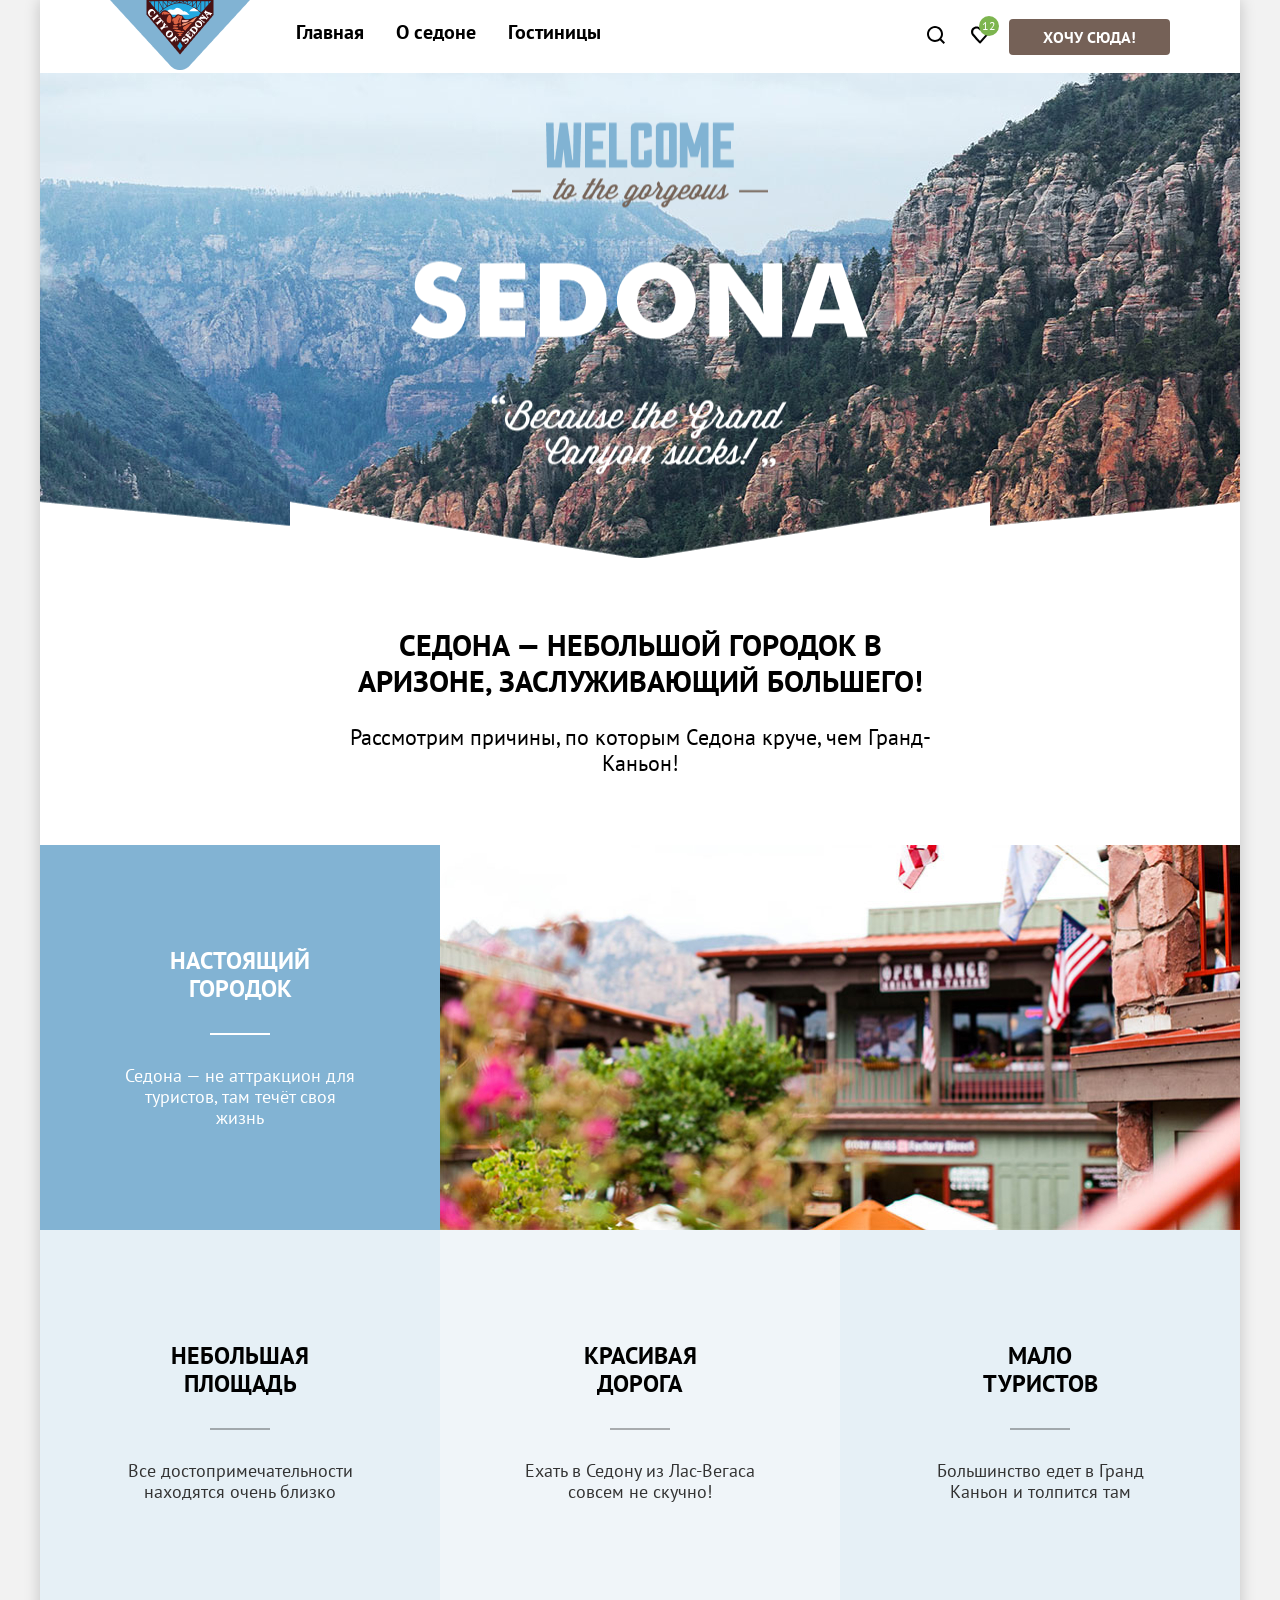
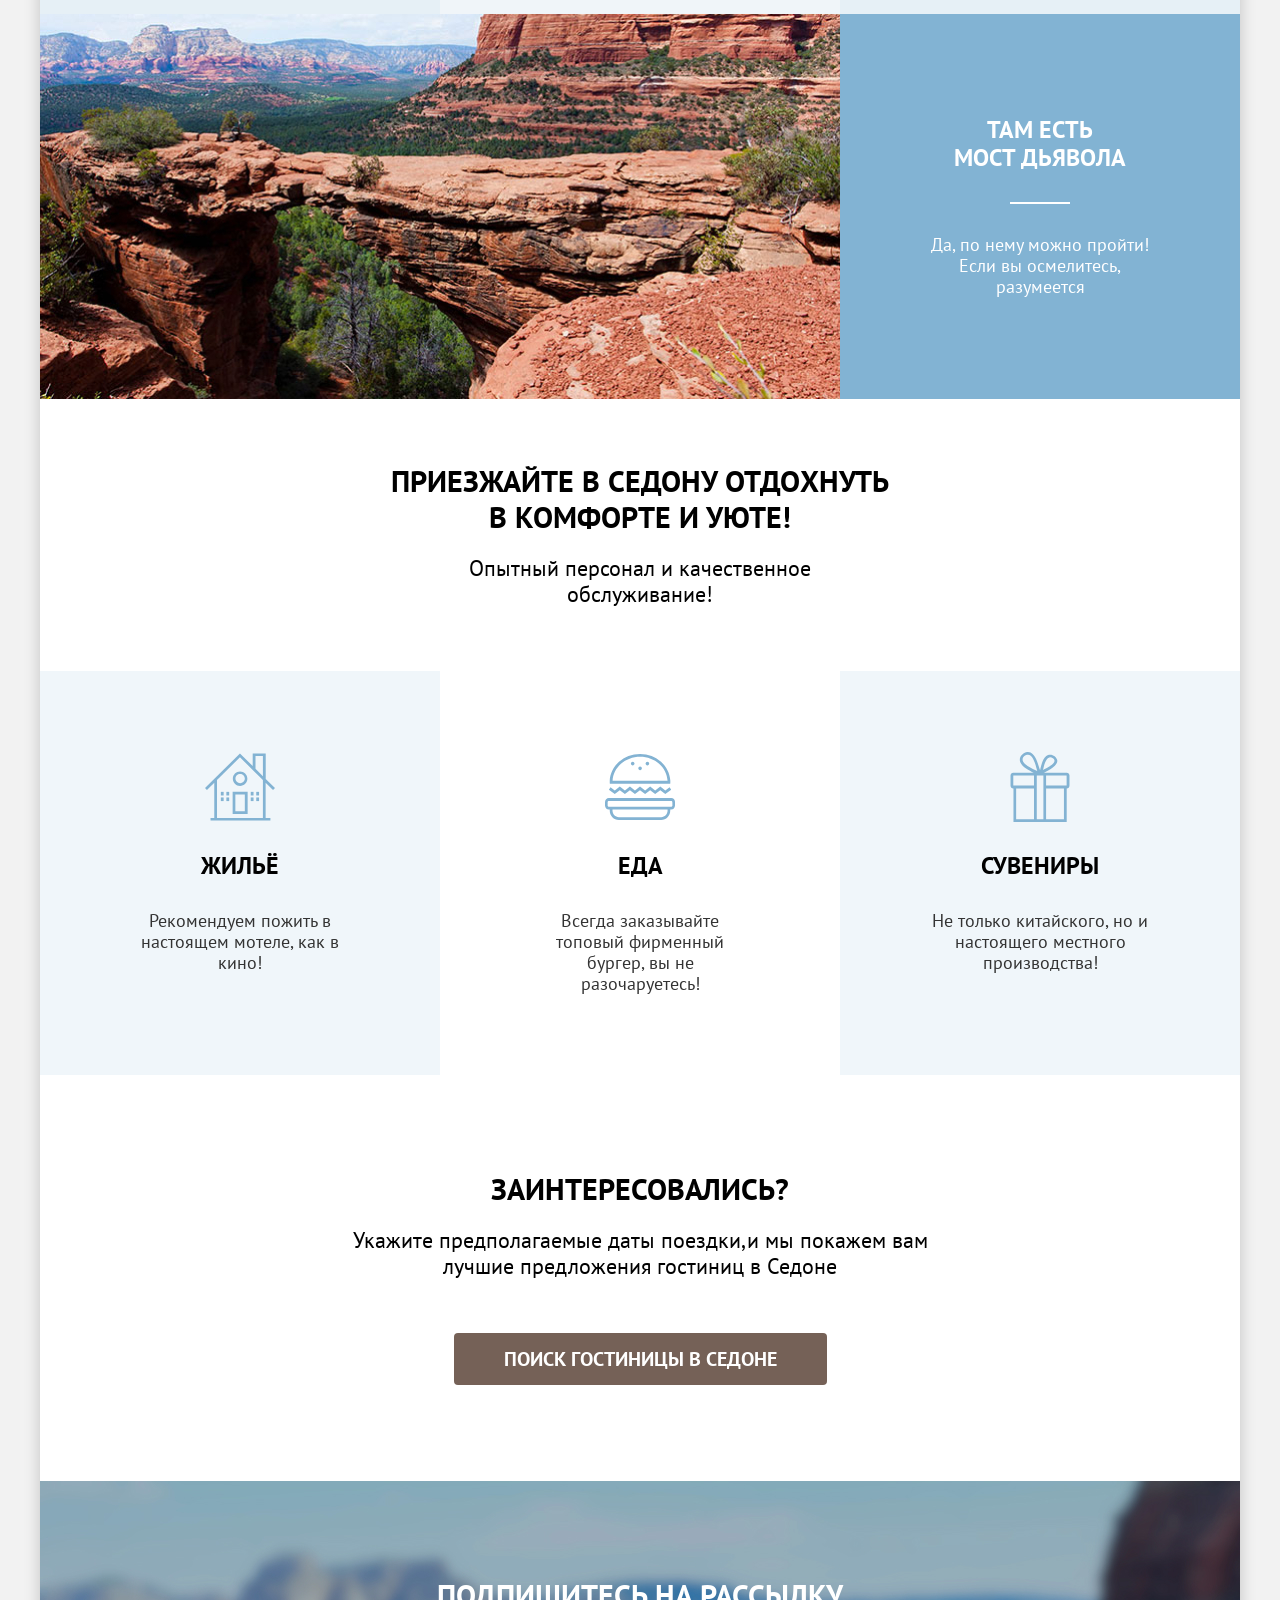
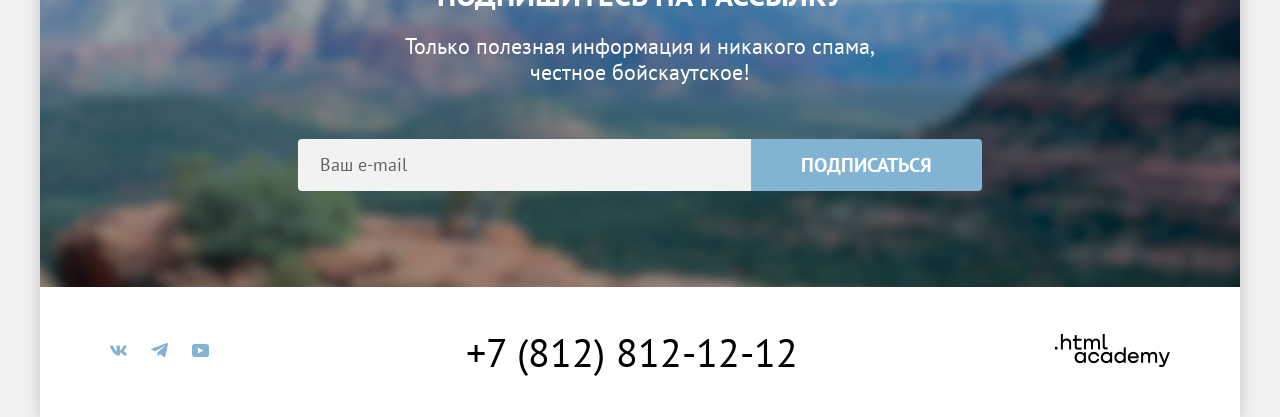
==== index.html @ 6b2a5797 "hot fix" ====
<!DOCTYPE html>
<html lang="ru">
<head>
    <meta charset="utf-8">
    <link rel="stylesheet" href="assets/css/main.css">
    <title>HTML Academy: Седона</title>
</head>
<body>

<div class="global-wrapper">
    <header>
        <div class="top-menu">
            <a class="top-menu__logo" href="/">
                <img src="assets/images/logo.png" alt="Логотип Седона">
            </a>
            <nav class="menu__list">
                <a href="#" class="menu__list-item">Главная</a>
                <a href="#" class="menu__list-item">О седоне</a>
                <a href="#" class="menu__list-item">Гостиницы</a>
            </nav>
            <div class="top-menu__action">
                <div class="top-menu__action-items">
                    <div class="top-menu__action-search">
                        <svg class="icon">
                            <use xlink:href="#search"></use>
                        </svg>
                    </div>
                    <div class="top-menu__action-favorite">
                        <div class="favorite-count">12</div>
                        <svg class="icon">
                            <use xlink:href="#heart"></use>
                        </svg>
                    </div>
                </div>

                <a class="button top-menu__action-button" href="#">Хочу сюда!</a>
            </div>
        </div>
    </header>

    <div class="first-screen">
        <div class="main-picture">
            <img src="assets/images/first-screen-text.png" width="458" height="352" alt="Welcome to Sedona">
                <picture class="main-picture__texture">
                <source srcset="assets/images/first-screen-texture.png" type="image/png">
                <img src="assets/images/first-screen-texture.png" alt="Текстура">
            </picture>
        </div>
        <div class="first-screen__content">
            <h1 class="title h2">Седона — небольшой городок в Аризоне, заслуживающий большего!</h1>
            <div class="sub">Рассмотрим причины, по которым Седона круче, чем Гранд-Каньон!</div>
        </div>
    </div>

    <article>
        <div class="source-landing">
            <div class="preview__box">
                <div class="features">
                    <div class="features-item">
                        <div class="features-item__content">
                            <div class="title h3">Настоящий городок</div>
                            <div class="divider"></div>
                            <div class="text">Седона — не аттракцион для туристов, там течёт своя жизнь</div>
                        </div>
                    </div>
                    <div class="features-item">
                        <img src="assets/images/features-1.jpg" alt="Настоящий городок">
                    </div>
                </div>
                <div class="features__grid">
                    <div class="features__grid-item">
                        <div class="title h3">Небольшая площадь</div>
                        <div class="divider"></div>
                        <div class="text">Все достопримечательности находятся очень близко</div>
                    </div>
                    <div class="features__grid-item">
                        <div class="title h3">Красивая дорога</div>
                        <div class="divider"></div>
                        <div class="text">Ехать в Седону из Лас-Вегаса совсем не скучно!</div>
                    </div>
                    <div class="features__grid-item">
                        <div class="title h3">Мало туристов</div>
                        <div class="divider"></div>
                        <div class="text">Большинство едет в Гранд Каньон и толпится там</div>
                    </div>
                </div>
                <div class="features reversed">
                    <div class="features-item">
                        <div class="features-item__content">
                            <div class="title h3">Там есть мост дьявола</div>
                            <div class="divider"></div>
                            <div class="text">Да, по нему можно пройти! Если вы осмелитесь, разумеется</div>
                        </div>
                    </div>
                    <div class="features-item">
                        <img src="assets/images/features-2.jpg" alt="Дьявольский мост">
                    </div>
                </div>
            </div>
            <div class="service">
                <div class="p__heading">
                    <div class="title h2">Приезжайте в Седону отдохнуть в комфорте и уюте!</div>
                    <div class="sub">Опытный персонал и качественное обслуживание!</div>
                </div>
                <div class="service__grid">
                    <div class="service__grid-item">
                        <svg class="icon">
                            <use xlink:href="#house"></use>
                        </svg>
                        <div class="title h3">Жильё</div>
                        <div class="text">Рекомендуем пожить в настоящем мотеле, как в кино!</div>
                    </div>
                    <div class="service__grid-item">
                        <svg class="icon">
                            <use xlink:href="#food"></use>
                        </svg>
                        <div class="title h3">Еда</div>
                        <div class="text">Всегда заказывайте топовый фирменный бургер, вы не разочаруетесь!</div>
                    </div>
                    <div class="service__grid-item">
                        <svg class="icon">
                            <use xlink:href="#gift"></use>
                        </svg>

                        <div class="title h3">Сувениры</div>
                        <div class="text">Не только китайского, но и настоящего местного производства!</div>
                    </div>
                </div>
            </div>
            <div class="callback-container">
               <div class="content">
                   <div class="title h2">Заинтересовались?</div>
                   <div class="sub">Укажите предполагаемые даты поездки,и мы покажем вам лучшие предложения гостиниц в Седоне</div>
               </div>
                <a href="#" class="button search__button">поиск гостиницы в седоне</a>
            </div>
            <div class="callback-form__container">
<!--                <div class="callback-form__bg"></div>-->
                <div class="p__heading">
                    <div class="title h2">Подпишитесь на рассылку</div>
                    <div class="sub">Только полезная информация и никакого спама, честное бойскаутское!</div>
                </div>
                <div class="callback-form">
                    <form class="form" action="#" method="post">
                        <input class="form__input" type="email" name="email" placeholder="Ваш e-mail" aria-label="Ваш e-mail" required>
                        <button class="button form__button" type="submit">Подписаться</button>
                    </form>
                </div>
            </div>
        </div>
    </article>
    <footer class="footer">
        <div class="socials">
            <a href="https://vk.com/htmlacademy" target="_blank" rel="nofollow" class="socials__link">
                <svg class="icon">
                    <use xlink:href="#vk"></use>
                </svg>
            </a>
            <a href="https://t.me/htmlacademy " target="_blank" rel="nofollow" class="socials__link">
                <svg class="icon">
                    <use xlink:href="#telegram"></use>
                </svg>
            </a>
            <a href="https://www.youtube.com/user/htmlacademyru" target="_blank" rel="nofollow" class="socials__link">
                <svg class="icon">
                    <use xlink:href="#youtube"></use>
                </svg>
            </a>
        </div>
        <div class="phone__box">
            <a href="tel:+78128121212" class="phone">+7 (812) 812-12-12</a>
        </div>

        <a href="/" class="logo-htmlAcademy">
            <img src="assets/images/HTMLAcademy.png" alt="HTML Academy">
        </a>
    </footer>
</div>




<svg width="0" height="0" class="hidden">
    <symbol xmlns="http://www.w3.org/2000/svg" viewBox="0 0 75 72" id="house">
        <path d="M29.6185 65H45.6827V41.2H29.6185V65ZM32.5301 44.1H42.6707V62.1H32.5301V44.1Z"></path>
        <path d="M72.8916 39.3L75 37.2L65.0602 27.3V0H51.1044V13.6L37.4498 0L0 37.2L2.10843 39.3L9.93976 31.5V69.1H5.92369V72H70.0803V69.1H64.9598V31.5L72.8916 39.3ZM62.0482 69.1H12.8514V28.5L37.4498 4.1L62.0482 28.5V69.1ZM62.0482 24.4L54.1165 16.5V2.9H62.0482V24.4Z"></path>
        <path d="M29.8193 27.1C29.8193 31.4 33.3333 34.8 37.5502 34.8C41.8675 34.8 45.3815 31.3 45.3815 27.1C45.3815 22.8 41.8675 19.4 37.5502 19.4C33.3333 19.4 29.8193 22.8 29.8193 27.1ZM37.6506 22.1C40.3614 22.1 42.6707 24.3 42.6707 27C42.6707 29.7 40.4618 31.9 37.6506 31.9C34.9398 31.9 32.6305 29.7 32.6305 27C32.6305 24.3 34.8394 22.1 37.6506 22.1Z"></path>
        <path d="M19.9799 41.2H16.9679V45.1H19.9799V41.2Z" ></path>
        <path d="M25.9036 41.2H22.8916V45.1H25.9036V41.2Z" ></path>
        <path d="M19.9799 47.2H16.9679V51.1H19.9799V47.2Z" ></path>
        <path d="M25.9036 47.2H22.8916V51.1H25.9036V47.2Z" ></path>
        <path d="M52.008 41.2H48.996V45.1H52.008V41.2Z" ></path>
        <path d="M57.9317 41.2H54.9197V45.1H57.9317V41.2Z" ></path>
        <path d="M52.008 47.2H48.996V51.1H52.008V47.2Z" ></path>
        <path d="M57.9317 47.2H54.9197V51.1H57.9317V47.2Z" ></path>
    </symbol>
    <symbol xmlns="http://www.w3.org/2000/svg" viewBox="0 0 74 70" id="food">
        <path d="M70.0757 46.7H4.1103C1.80452 46.7 0 48.6 0 51V54.5C0 56.9 1.90477 58.8 4.1103 58.8H5.01257V59.9C5.01257 65.4 9.32337 70 14.6367 70H59.3488C64.6621 70 68.9729 65.5 68.9729 59.9V58.8H69.8752C72.181 58.8 73.9855 56.9 73.9855 54.5V51C74.186 48.7 72.2812 46.7 70.0757 46.7ZM66.1659 59.9C66.1659 63.8 63.1583 66.9 59.449 66.9H14.6367C10.9274 66.9 7.91985 63.7 7.91985 59.9V58.8H66.1659V59.9ZM71.2787 54.5C71.2787 55.2 70.6772 55.8 70.0757 55.8H4.01005C3.30829 55.8 2.80704 55.2 2.80704 54.5V51C2.80704 50.3 3.40855 49.7 4.01005 49.7H69.9754C70.6772 49.7 71.1784 50.3 71.1784 51C71.2787 51 71.2787 54.5 71.2787 54.5Z" ></path>
        <path d="M15.6392 38.4L21.0528 42.5L26.3661 38.4L31.6794 42.5L36.9927 38.4L42.4063 42.5L47.7196 38.4L53.0329 42.5L58.4465 38.4L63.7598 42.5L69.9754 37.8L68.2711 35.3L63.7598 38.7L58.4465 34.6L53.0329 38.7L47.7196 34.6L42.4063 38.7L36.9927 34.6L31.6794 38.7L26.3661 34.6L21.0528 38.7L15.6392 34.6L10.3259 38.7L5.81458 35.3L4.1103 37.8L10.3259 42.5L15.6392 38.4Z" ></path>
        <path d="M8.02011 31.5H68.9729C68.9729 30.9 69.0732 30.3 69.0732 29.6C69.0732 29.2 69.0732 28.8 69.0732 28.4C68.3714 12.7 54.3362 0 37.093 0C19.7495 0 5.71432 12.7 5.01257 28.5C5.01257 28.9 5.01257 29.3 5.01257 29.7C5.01257 30.3 5.00815 30.9 5.1084 31.5H8.02011ZM37.093 3C52.7322 3 65.5644 14.3 66.1659 28.5H8.02011C8.62161 14.4 21.4538 3 37.093 3Z" ></path>
        <path d="M37.093 17.3C38.145 17.3 38.9978 16.4046 38.9978 15.3C38.9978 14.1954 38.145 13.3 37.093 13.3C36.041 13.3 35.1882 14.1954 35.1882 15.3C35.1882 16.4046 36.041 17.3 37.093 17.3Z" ></path>
        <path d="M29.2734 12.2C30.3254 12.2 31.1782 11.3046 31.1782 10.2C31.1782 9.09543 30.3254 8.2 29.2734 8.2C28.2214 8.2 27.3686 9.09543 27.3686 10.2C27.3686 11.3046 28.2214 12.2 29.2734 12.2Z" ></path>
        <path d="M44.8123 12.2C45.8643 12.2 46.7171 11.3046 46.7171 10.2C46.7171 9.09543 45.8643 8.2 44.8123 8.2C43.7604 8.2 42.9076 9.09543 42.9076 10.2C42.9076 11.3046 43.7604 12.2 44.8123 12.2Z" ></path>
    </symbol>
    <symbol xmlns="http://www.w3.org/2000/svg" viewBox="0 0 64 76" id="gift">
        <path d="M61.1 22.4625H61H36.3C50.1 15.5576 51.2 11.1546 50.7 8.75288C49.5 4.75007 45 1.74797 40.7 3.34909C35.1 5.45056 33.6 13.7564 32.1 19.7606C30.1 13.6563 28.3 5.95091 23.9 2.04818C22.6 0.947407 20.8 -0.253434 18.1 0.0467764C14.1 0.447057 8.3 5.45056 10.6 11.0545C12.9 16.4583 20.3 19.8607 25.2 22.5626H3.2H2.9C1.3 22.5626 0 23.8635 0 25.4646V36.7725C0 38.3736 1.3 39.6745 2.9 39.6745H3.2V72.9979V75.3996V76H61V75.4996V72.9979V39.5745H61.1C62.7 39.5745 64 38.2736 64 36.6724V25.3645C64 23.7634 62.7 22.4625 61.1 22.4625ZM42.4 5.85084C44.5 5.55063 47.4 7.15176 47.7 9.05309C48.1 11.8551 44.3 14.3568 42.6 15.4576C40.1 17.1588 37.7 18.0594 35.3 19.5604C36.2 15.8579 37.8 6.55133 42.4 5.85084ZM19.5 15.8579C17.3 14.3568 13 11.4548 13.1 8.05239C13.2 4.44986 18.8 1.44776 21.9 4.14965C25.8 7.55203 27.6 15.2574 29 20.7613C25.8 19.2602 22.7 17.9593 19.5 15.8579ZM25.5 72.9979H6.1V39.5745H25.5V72.9979ZM25.5 36.4723H3V25.4646H25.5V36.4723ZM35.7 36.4723V39.4744V72.9979H28.5V39.5745V36.5724V25.5647H35.7V36.4723ZM58 72.9979H38.6V39.5745H58V72.9979ZM60.9 36.4723H38.6V25.4646H60.9V36.4723Z" ></path>
    </symbol>
    <symbol xmlns="http://www.w3.org/2000/svg" viewBox="0 0 18 17" id="heart">
        <path d="M8.9 17C8.6 17 8.3 16.9 8.1 16.6C2.7 10.5 1.4 9.1 1.1 8.7C0.4 7.8 0 6.6 0 5.4C0 2.4 2.4 0 5.5 0C6.8 0 8 0.5 9 1.3C10 0.5 11.3 0 12.5 0C15.5 0 18 2.4 18 5.4C18 6.7 17.5 7.9 16.7 8.8L9.7 16.7C9.5 16.9 9.3 17 8.9 17ZM2.9 7.5C3.2 7.9 6.4 11.5 9 14.4L15.2 7.4C15.7 6.9 15.9 6.2 15.9 5.4C15.9 3.6 14.4 2.1 12.6 2.1C11.6 2.1 10.6 2.6 9.9 3.4C9.6 3.7 9.3 3.8 9 3.8C8.7 3.8 8.4 3.6 8.2 3.4C7.5 2.6 6.5 2.1 5.5 2.1C3.7 2.1 2.2 3.6 2.2 5.4C2.1 6.3 2.5 7 2.9 7.5C2.8 7.5 2.8 7.5 2.9 7.5Z"></path>
    </symbol>
    <symbol xmlns="http://www.w3.org/2000/svg" viewBox="0 0 18 18" id="search">
        <path d="M18 16.5083L14.3 12.8287C15.3 11.5359 16 9.8453 16 7.9558C16 3.58011 12.4 0 8 0C3.6 0 0 3.67956 0 8.05525C0 12.4309 3.6 16.011 8 16.011C9.8 16.011 11.5 15.4144 12.9 14.3204L16.6 18L18 16.5083ZM8 14.0221C4.7 14.0221 2 11.337 2 8.05525C2 4.77348 4.7 2.0884 8 2.0884C11.3 2.0884 14 4.77348 14 8.05525C14 11.337 11.3 14.0221 8 14.0221Z"></path>
    </symbol>
    <symbol xmlns="http://www.w3.org/2000/svg" viewBox="0 0 24 14" id="vk">
        <path fill-rule="evenodd" clip-rule="evenodd" d="M23.45 0.948C23.616 0.402 23.45 0 22.655 0H20.03C19.362 0 19.054 0.347 18.887 0.73C18.887 0.73 17.552 3.926 15.661 6.002C15.049 6.604 14.771 6.795 14.437 6.795C14.27 6.795 14.019 6.604 14.019 6.057V0.948C14.019 0.292 13.835 0 13.279 0H9.151C8.734 0 8.483 0.304 8.483 0.593C8.483 1.214 9.429 1.358 9.526 3.106V6.904C9.526 7.737 9.373 7.888 9.039 7.888C8.149 7.888 5.984 4.677 4.699 1.003C4.45 0.288 4.198 0 3.527 0H0.9C0.15 0 0 0.347 0 0.73C0 1.412 0.89 4.8 4.145 9.281C6.315 12.341 9.37 14 12.153 14C13.822 14 14.028 13.632 14.028 12.997V10.684C14.028 9.947 14.186 9.8 14.715 9.8C15.105 9.8 15.772 9.992 17.33 11.467C19.11 13.216 19.403 14 20.405 14H23.03C23.78 14 24.156 13.632 23.94 12.904C23.702 12.18 22.852 11.129 21.725 9.882C21.113 9.172 20.195 8.407 19.916 8.024C19.527 7.533 19.638 7.314 19.916 6.877C19.916 6.877 23.116 2.451 23.449 0.948H23.45Z"></path>
    </symbol>
    <symbol xmlns="http://www.w3.org/2000/svg" viewBox="0 0 18 16" id="telegram">
        <path d="M16.785 0.0992597L0.840489 6.24776C-0.247661 6.68481 -0.241365 7.29184 0.640845 7.56253L4.73445 8.83953L14.2058 2.8637C14.6537 2.59121 15.0629 2.7378 14.7265 3.03636L7.05283 9.96185H7.05103L7.05283 9.96275L6.77045 14.1823C7.18413 14.1823 7.36669 13.9925 7.59871 13.7686L9.58705 11.8351L13.7229 14.89C14.4855 15.31 15.0332 15.0941 15.2229 14.1841L17.9379 1.38885C18.2158 0.274623 17.5126 -0.229883 16.785 0.0992597Z"></path>
    </symbol>
    <symbol xmlns="http://www.w3.org/2000/svg" viewBox="0 0 22 17" id="youtube">
        <path d="M18.607 0H3.17413C1.31343 0 0 1.59375 0 3.4V13.4937C0 15.4062 1.31343 17 3.17413 17H18.8259C20.4677 17 22 15.4062 22 13.6V3.4C21.7811 1.59375 20.4677 0 18.607 0ZM7.66169 12.5375V4.4625L14.995 8.5L7.66169 12.5375Z"></path>
    </symbol>
</svg>

</body>
</html>
---- assets/css/main.css ----
@import "base/layout.css";
@import "fonts/font.css";

.global-wrapper {
    max-width: 1200px;
    margin: 0 auto;
    min-height: 100vh;
    background: #ffffff;
    box-shadow: 0 0 15px 0 rgba(0, 0, 0, 0.2);
}
.top-menu {
    display: flex;
    gap: 46px;
    padding: 0 70px;
    min-height: 64px;
    position: relative;
    z-index: 50;
    & .top-menu__logo {

        & img {
            width: 140px;
            height: 70px;
        }
    }
    & .menu__list {
        display: flex;
        align-items: center;
        gap: 32px;
        flex-wrap: wrap;
        & .menu__list-item {
            font-size: 20px;
            line-height: 24px;
            font-weight: bold;
            color: #000;
            text-decoration: none;
            padding-bottom: 10px;
            position: relative;
            /* top: 48px; линия на hover */
            &::after {
                content: '';
                position: absolute;
                bottom: 0;
                left: 0;
                width: 100%;
                height: 2px;
                background: #756157;
                transform: scaleX(0);
                transform-origin: center;
                transition: transform 400ms ease;
            }
            &:hover {
                padding-bottom: 10px;

                &::after {
                    transform: scaleX(1);
                }
            }
        }
    }
    & .top-menu__action {
        display: flex;
        align-items: center;
        gap: 20px;
        margin-left: auto;
        & .icon {
            --icon-size: 18px;
            fill: #000000;
            cursor: pointer;
        }
        & .top-menu__action-items {
            display: flex;
            align-items: center;
            gap: 26px;
            & .top-menu__action-search {}
            & .top-menu__action-favorite {
                position: relative;
                .favorite-count {
                    --size: 20px;
                    --font-ratio: 1.6667;
                    --position: -10px;
                    position: absolute;
                    top: var(--position);
                    right: var(--position);
                    display: flex;
                    justify-content: center;
                    align-items: center;
                    width: var(--size);
                    height: var(--size);
                    color: #ffffff;
                    background: #7DB54F;
                    border-radius: 100%;
                    font-size: calc(var(--size) / var(--font-ratio));
                    line-height: 10px;
                    font-weight: 400;
                }
                & .icon {
                    cursor: pointer;
                }
            }
        }

        & .top-menu__action-button {
            --bg: #756157;
            background: var(--bg);
            display: inline-flex;
            align-items: center;
            color: #fff;
            border-radius: 4px;
            padding: 8px 34px;
            text-transform: uppercase;
            cursor: pointer;
            transition: 200ms;
            text-decoration: none;
            font-weight: bold;
            &:hover {
                background: color-mix(in srgb, var(--bg) 90%, #000);
            }
        }
    }
}
.first-screen {
    & .main-picture {
        background-image: url(../images/first-screen-bg.jpg);
        background-repeat: no-repeat;
        background-size: cover;
        width: 100%;
        min-height: 485px;
        position: relative;
        background-color: #322b46;

        & img {
            position: absolute;
            top: 50%;
            left: 50%;
            transform: translate(-50%, -55%);
        }
        & .main-picture__texture {
            position: absolute;
            bottom: -3px;
            width: 100%;
            height: 57px;
        }
    }
    & .first-screen__content {
        padding: 69px 0;
        .title {
            max-width: 620px;
            margin: 0 auto 25px;
            text-align: center;
            text-transform: uppercase;
        }
        .sub {
            max-width: 651px;
            margin: 0 auto;
            text-align: center;
            font-size: 22px;
            line-height: 26px;
            font-weight: 400;
        }
    }
}

.source-landing {
    & .preview__box {
        & .features {
            display: flex;
            &.reversed {
                flex-direction: row-reverse;
            }
            & .features-item {
                display: flex;
                justify-content: center;
                align-content: center;
                width: 100%;
                background: #82B3D3;
                & .features-item__content {
                    display: flex;
                    flex-direction: column;
                    justify-content: center;
                    gap: 30px;
                    max-width: 230px;
                    color: #fff;
                    width: 100%;
                    text-align: center;
                    & .title {
                        text-transform: uppercase;
                        max-width: 172px;
                        margin: 0 auto;
                    }
                    & .divider {
                        max-width: 60px;
                        margin: 0 auto;
                        width: 100%;
                        height: 2px;
                        background: #ffffff;
                    }
                    & .text {
                        font-size: 18px;
                        line-height: 21px;
                        font-weight: 400;
                    }
                }
            }
        }
        & .features__grid {
            display: grid;
            grid-template-columns: repeat(3, 1fr);
            & .features__grid-item {
                display: flex;
                flex-direction: column;
                justify-content: center;
                gap: 30px;
                padding: 112px 85px;
                background: #F0F5F9;
                text-align: center;
                &:nth-child(odd) {  background: #E6F0F6;}
                .title {
                    text-transform: uppercase;
                    max-width: 175px;
                    margin: 0 auto;
                }
                & .divider {
                    max-width: 60px;
                    margin: 0 auto;
                    width: 100%;
                    height: 2px;
                    background: rgba(0, 0, 0, 0.3);
                }
                & .text {
                    color: #333333;
                    font-size: 18px;
                    line-height: 21px;
                    font-weight: 400;
                }
                &.dark-color {

                }
            }
        }
    }
    .service {
        & .p__heading {
            padding: 64px 0;
            .title {
                max-width: 505px;
                margin: 0 auto 20px;
                text-transform: uppercase;
                text-align: center;
            }
            .sub {
                max-width: 490px;
                margin: 0 auto;
                text-align: center;
                font-size: 22px;
                line-height: 26px;
                font-weight: 400;
            }
        }
    }
    .service__grid {
        display: grid;
        grid-template-columns: repeat(3, 1fr);
        & .service__grid-item {
            display: flex;
            flex-direction: column;
            align-items: center;
            gap: 30px;
            padding: 81px 85px;
            background: rgba(131, 179, 211, 0.12);
            text-align: center;
            &:nth-child(even) {background: #ffffff;}
            .title {
                text-transform: uppercase;
            }
            .icon {
                --icon-size: 70px;
                fill: #83B3D3;
            }
            & .text {
                color: #333333;
                font-size: 18px;
                line-height: 21px;
                font-weight: 400;
            }
            /*&.light-color {*/
            /*    background: #ffffff;*/
            /*}*/
        }
    }
    .callback-container {
        padding: 96px 0;
        max-width: 592px;
        margin: 0 auto;
        display: flex;
        flex-direction: column;
        align-items: center;
        & .content {
            text-align: center;
            & .title {
                text-transform: uppercase;
                margin-bottom: 20px;
            }
            & .sub {
                font-size: 22px;
                line-height: 26px;
                font-weight: 400;
                margin-bottom: 54px;
            }
        }
        & .search__button {
            --padding: 8px 50px;
            --font-size: 20px;
            --line-height: 36px;
        }
    }
    .callback-form__container {
        position: relative;
        padding: 96px 0;
        background-image: url(../images/subscribe.jpg);
        background-repeat: no-repeat;
        background-size: cover;
        & .callback-form__bg {
            /*position: absolute;*/
            /*background-image: url(../images/subscribe.jpg);*/
            /*background-repeat: no-repeat;*/
            /*width: 100%;*/
            /*height: 100%;*/
            /*top: 0;*/
        }
        & .p__heading {
            position: relative;
            text-align: center;
            max-width: 475px;
            margin: 0 auto 54px;
            .title {
                text-transform: uppercase;
                color: #ffffff;
                margin-bottom: 20px;
            }
            .sub {
                font-size: 22px;
                line-height: 26px;
                font-weight: 400;
                color: #ffffff;
            }
        }
        .callback-form {
            position: relative;
            & .form {
                display: flex;
                max-width: 684px;
                margin: 0 auto;
                & .form__input {
                    flex-grow: 1;
                    min-width: 0;
                    background: #f2f2f2;
                    border: none;
                    border-radius: 4px 0 0 4px;
                    padding: 14px 22px;
                    font-family: inherit;
                    font-size: 18px;
                    line-height: 24px;
                    color: #000;
                    transition: 200ms;
                    outline: none;
                    &::placeholder {
                        color: rgba(0, 0, 0, 0.6);
                    }
                    &:is(:hover) {
                        background: #e6e6e6;
                    }
                }
                & .form__button {
                    --bg: #83b3d3;
                    --padding: 8px 50px;
                    --font-size: 20px;
                    --line-height: 36px;
                    border: none;
                    border-radius: 0 4px 4px 0;
                    justify-content: center;
                }
            }
        }
    }
}

.footer {
    padding: 45px 70px;
    display: grid;
    grid-template-columns: auto 1fr auto;
    align-items: center;
    gap: 41px;
    & .socials {
        display: flex;
        gap: 24px;
        align-items: center;
        .socials__link {
            --icon-color: #83B3D3;
            text-decoration: none;
            transition: 200ms;
            .icon {
                --icon-size: 17px;
                fill: var(--icon-color);
            }
            &:is(:hover) {
                .icon{
                    fill: color-mix(in srgb, var(--icon-color) 90%, #000);
                }

            }
        }
    }
    & .phone__box {
        display: flex;
        justify-content: center;
        flex-direction: column;
        .phone {
            text-decoration: none;
            text-align: center;
            font-size: 40px;
            line-height: 1em;
            font-weight: 400;
            color: #000000;
        }
    }

    & .logo-htmlAcademy {
        text-decoration: none;

        img {
            transition: 200ms;
        }
        &:is(:hover) {
            img {
                filter: drop-shadow(2px 5px 5px #6a6666);
            }
        }
    }
}
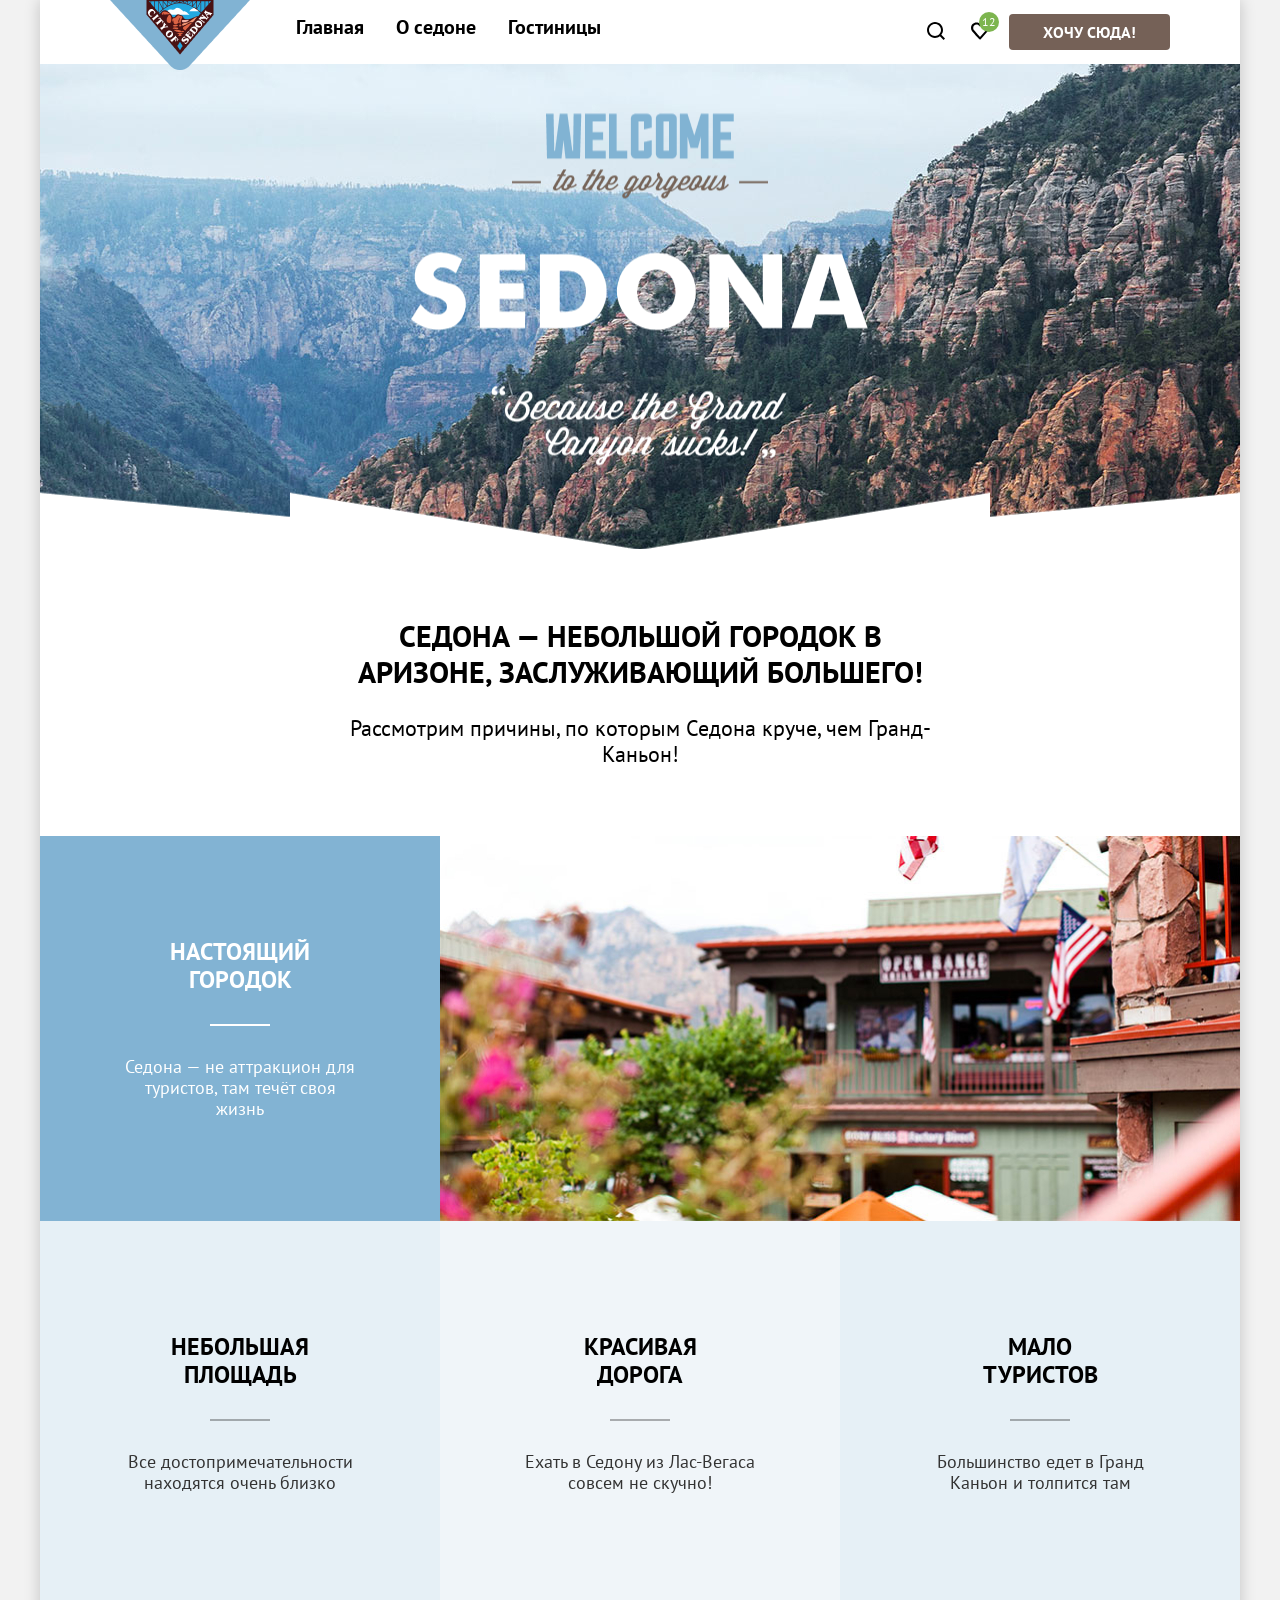
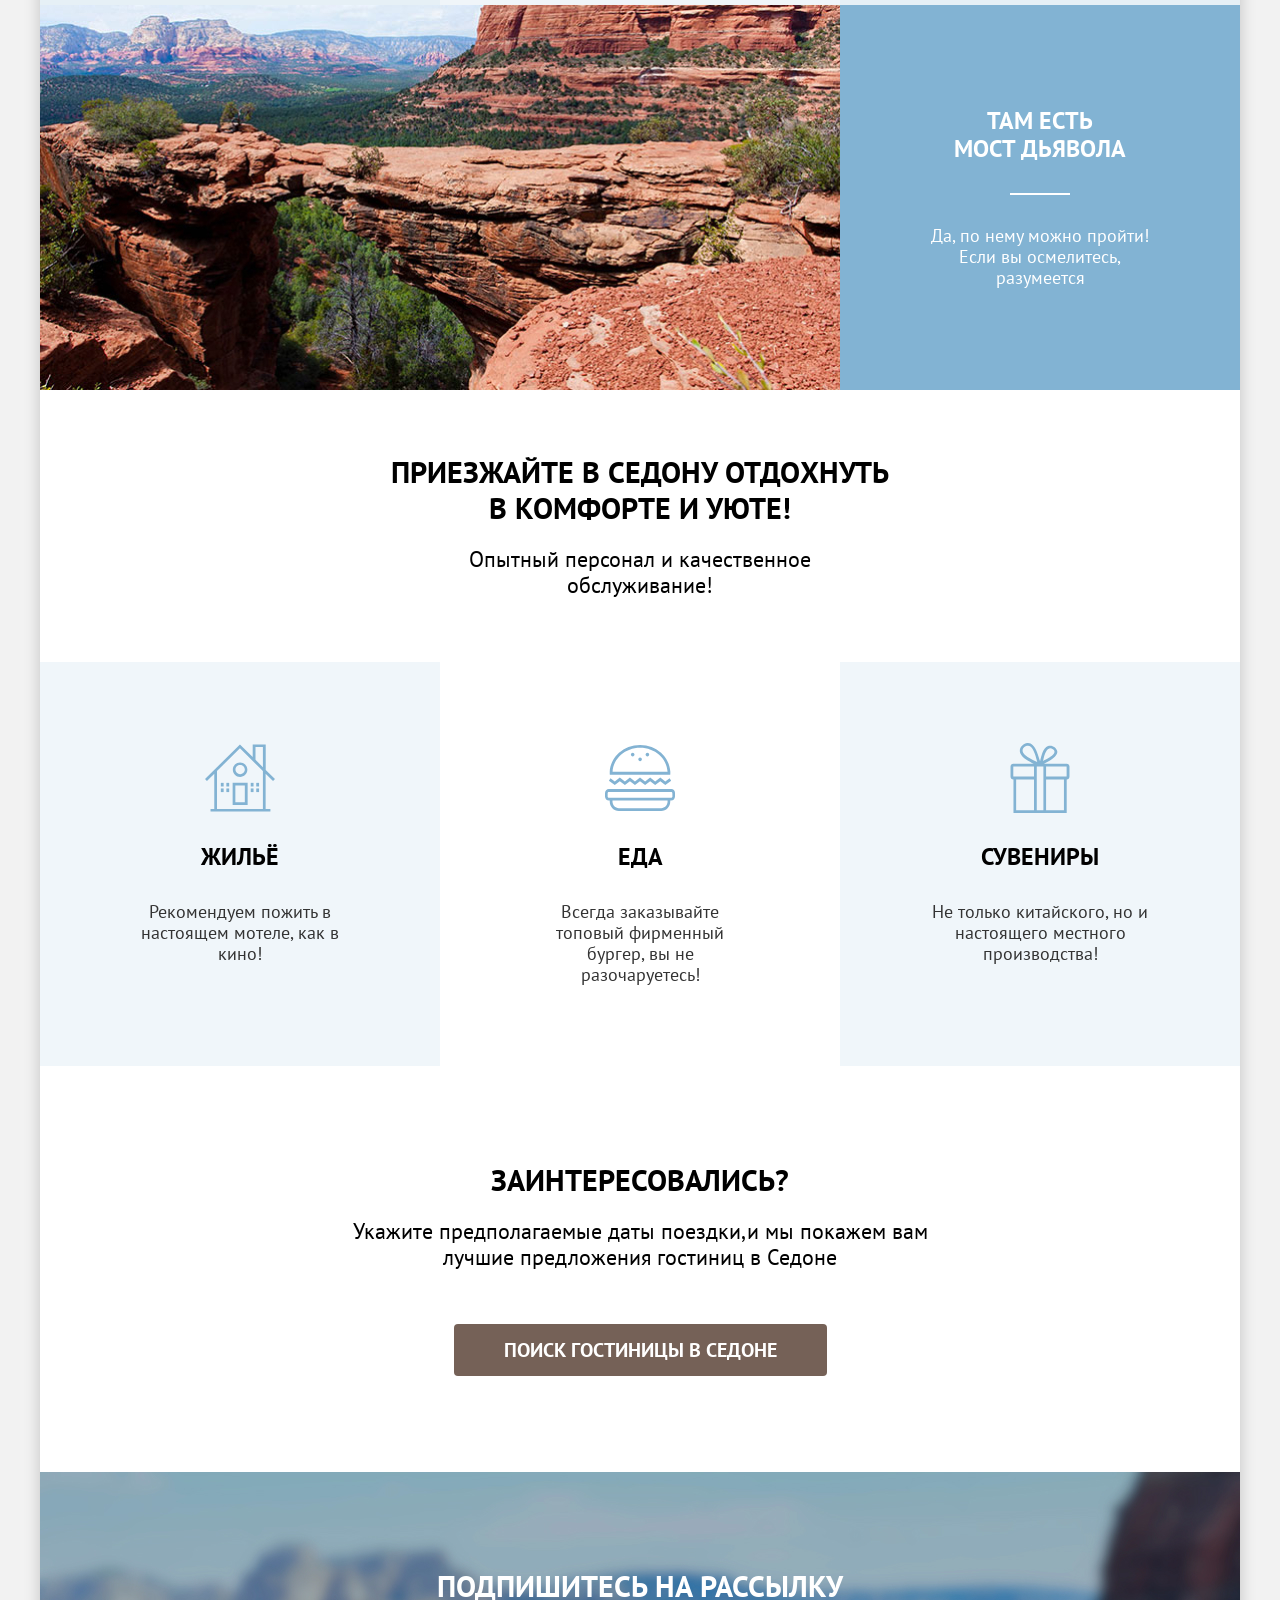
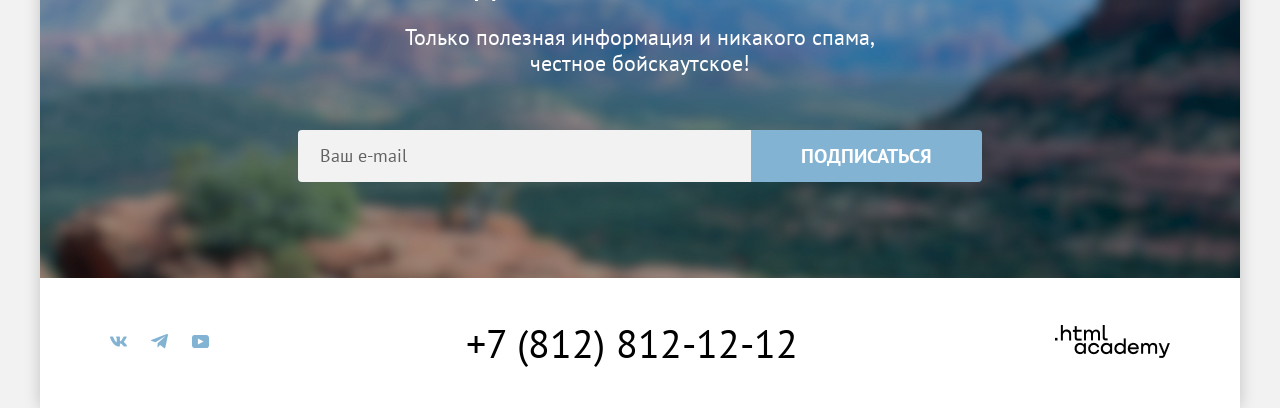
==== commit 08a05ab1: "hot fix" ====
--- a/index.html
+++ b/index.html
@@ -59,7 +59,6 @@
                     <div class="features-item">
                         <div class="features-item__content">
                             <div class="title h3">Настоящий городок</div>
-                            <div class="divider"></div>
                             <div class="text">Седона — не аттракцион для туристов, там течёт своя жизнь</div>
                         </div>
                     </div>
@@ -70,17 +69,14 @@
                 <div class="features__grid">
                     <div class="features__grid-item">
                         <div class="title h3">Небольшая площадь</div>
-                        <div class="divider"></div>
                         <div class="text">Все достопримечательности находятся очень близко</div>
                     </div>
                     <div class="features__grid-item">
                         <div class="title h3">Красивая дорога</div>
-                        <div class="divider"></div>
                         <div class="text">Ехать в Седону из Лас-Вегаса совсем не скучно!</div>
                     </div>
                     <div class="features__grid-item">
                         <div class="title h3">Мало туристов</div>
-                        <div class="divider"></div>
                         <div class="text">Большинство едет в Гранд Каньон и толпится там</div>
                     </div>
                 </div>
@@ -88,7 +84,6 @@
                     <div class="features-item">
                         <div class="features-item__content">
                             <div class="title h3">Там есть мост дьявола</div>
-                            <div class="divider"></div>
                             <div class="text">Да, по нему можно пройти! Если вы осмелитесь, разумеется</div>
                         </div>
                     </div>
--- a/assets/css/main.css
+++ b/assets/css/main.css
@@ -12,7 +12,7 @@
     display: flex;
     gap: 46px;
     padding: 0 70px;
-    min-height: 64px;
+    height: 64px;
     position: relative;
     z-index: 50;
     & .top-menu__logo {
@@ -164,6 +164,7 @@
     & .preview__box {
         & .features {
             display: flex;
+            overflow: hidden;
             &.reversed {
                 flex-direction: row-reverse;
             }
@@ -173,6 +174,9 @@
                 align-content: center;
                 width: 100%;
                 background: #82B3D3;
+                &:has(.text) {
+                    position: relative;
+                }
                 & .features-item__content {
                     display: flex;
                     flex-direction: column;
@@ -186,13 +190,15 @@
                         text-transform: uppercase;
                         max-width: 172px;
                         margin: 0 auto;
-                    }
-                    & .divider {
-                        max-width: 60px;
-                        margin: 0 auto;
-                        width: 100%;
-                        height: 2px;
-                        background: #ffffff;
+                        &::after {
+                            content: "";
+                            display: block;
+                            max-width: 60px;
+                            width: 100%;
+                            height: 2px;
+                            margin: 30px auto 0;
+                            background: #ffffff;
+                        }
                     }
                     & .text {
                         font-size: 18px;
@@ -218,13 +224,15 @@
                     text-transform: uppercase;
                     max-width: 175px;
                     margin: 0 auto;
-                }
-                & .divider {
-                    max-width: 60px;
-                    margin: 0 auto;
-                    width: 100%;
-                    height: 2px;
-                    background: rgba(0, 0, 0, 0.3);
+                    &::after {
+                        content: "";
+                        display: block;
+                        max-width: 60px;
+                        width: 100%;
+                        height: 2px;
+                        margin: 30px auto 0;
+                        background: rgba(0, 0, 0, 0.3);
+                    }
                 }
                 & .text {
                     color: #333333;
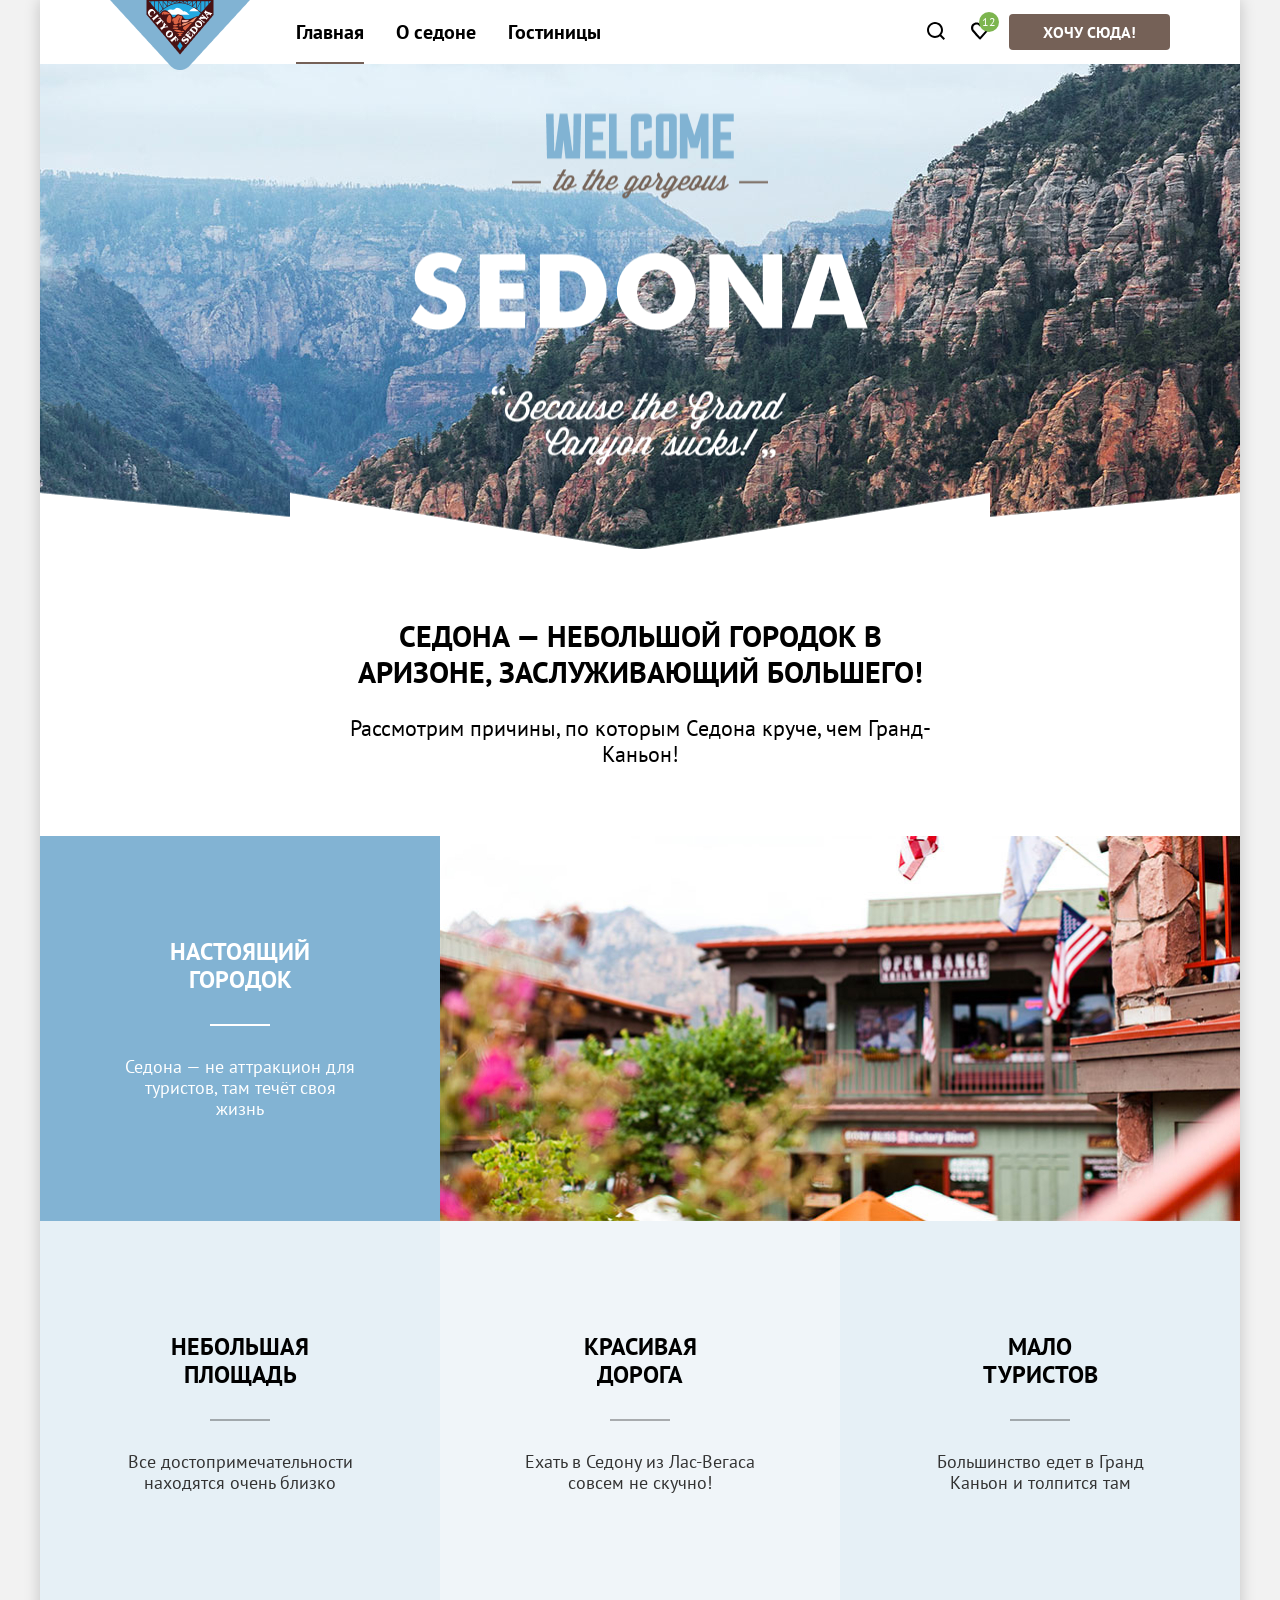
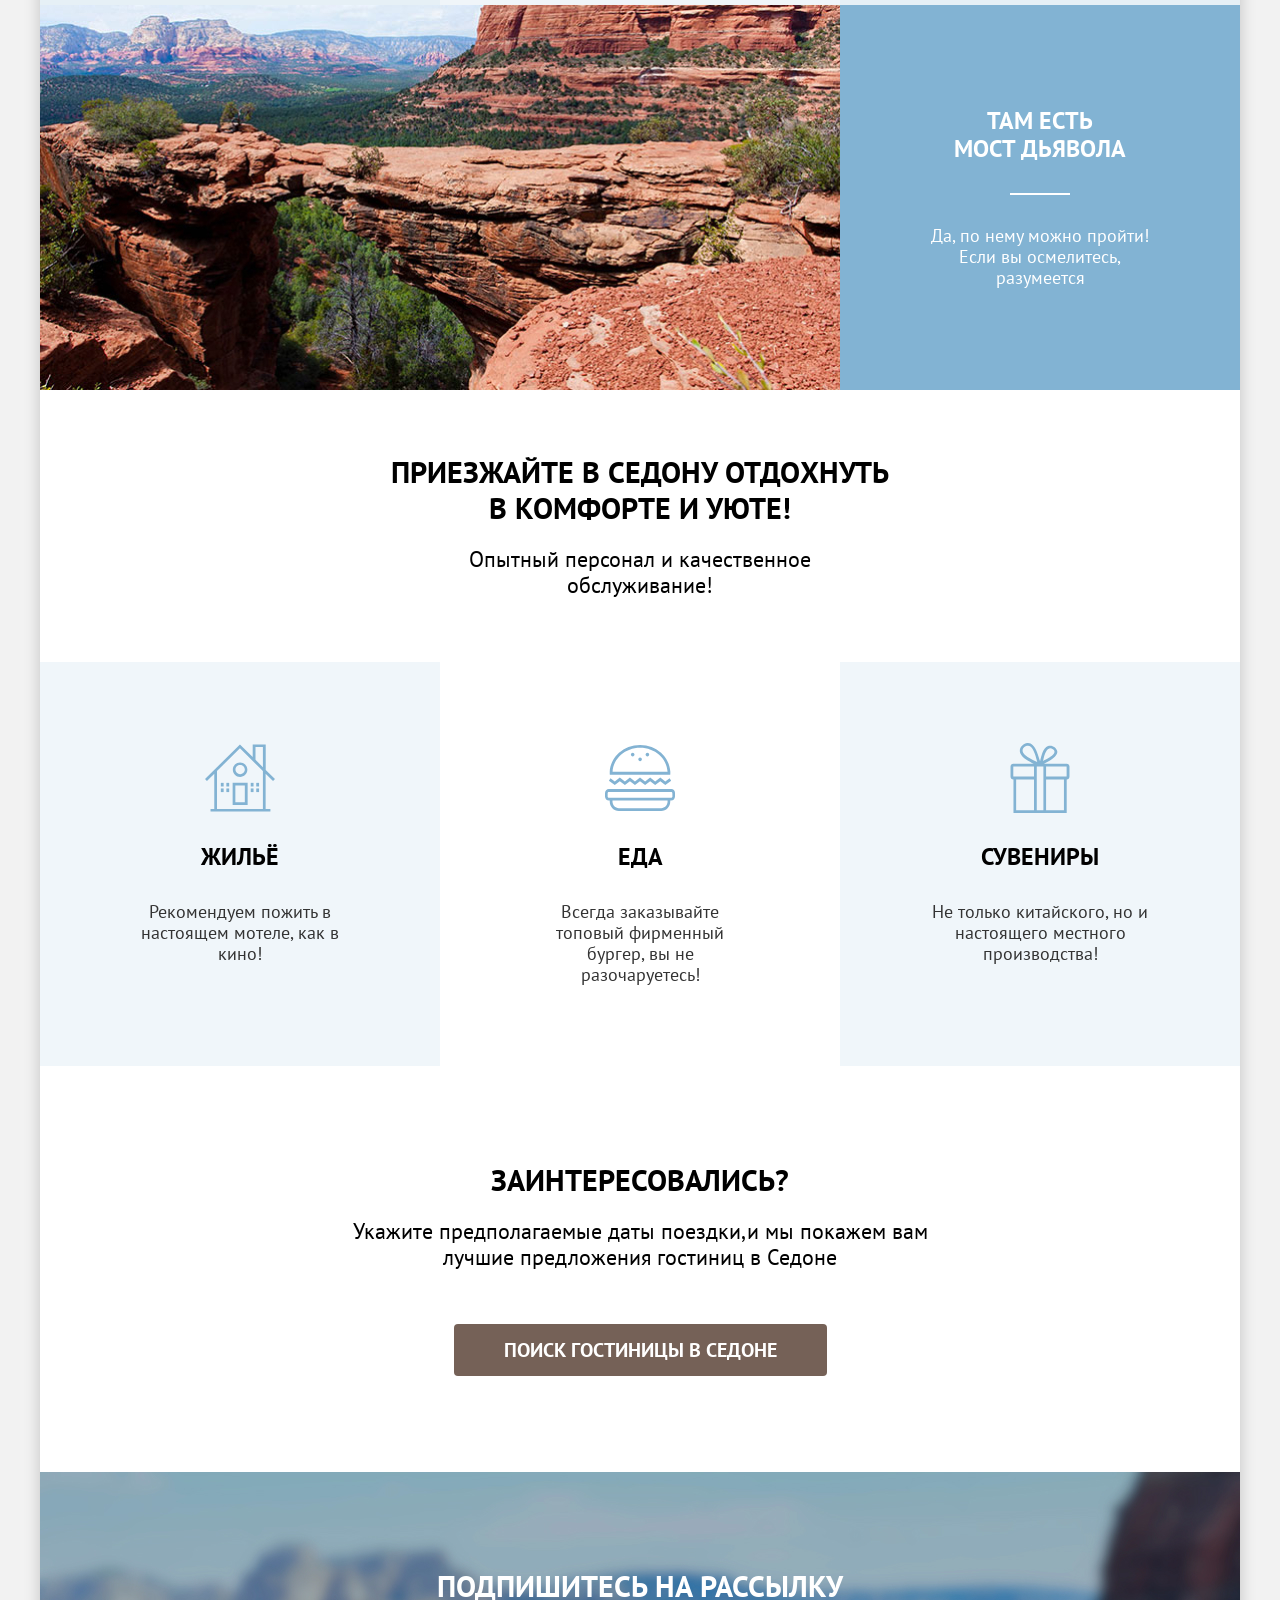
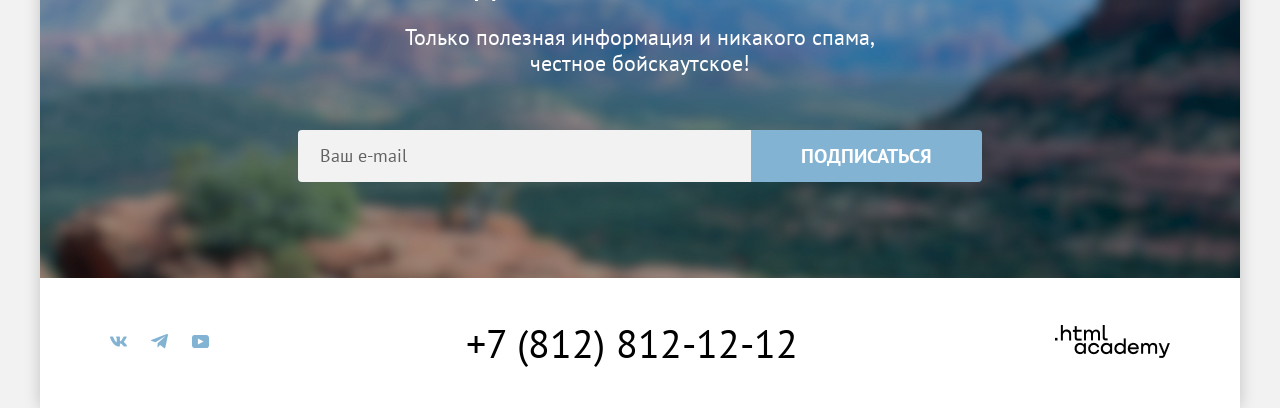
==== commit 8138395e: "catalog pages and finish" ====
--- a/index.html
+++ b/index.html
@@ -3,6 +3,7 @@
 <head>
     <meta charset="utf-8">
     <link rel="stylesheet" href="assets/css/main.css">
+    <link rel="stylesheet" href="assets/css/pages/homepage.css">
     <title>HTML Academy: Седона</title>
 </head>
 <body>
@@ -10,13 +11,13 @@
 <div class="global-wrapper">
     <header>
         <div class="top-menu">
-            <a class="top-menu__logo" href="/">
+            <a class="top-menu__logo" href="index.html">
                 <img src="assets/images/logo.png" alt="Логотип Седона">
             </a>
             <nav class="menu__list">
-                <a href="#" class="menu__list-item">Главная</a>
+                <a href="index.html" class="menu__list-item is-active">Главная</a>
                 <a href="#" class="menu__list-item">О седоне</a>
-                <a href="#" class="menu__list-item">Гостиницы</a>
+                <a href="catalog.html" class="menu__list-item">Гостиницы</a>
             </nav>
             <div class="top-menu__action">
                 <div class="top-menu__action-items">
@@ -215,6 +216,13 @@
     <symbol xmlns="http://www.w3.org/2000/svg" viewBox="0 0 22 17" id="youtube">
         <path d="M18.607 0H3.17413C1.31343 0 0 1.59375 0 3.4V13.4937C0 15.4062 1.31343 17 3.17413 17H18.8259C20.4677 17 22 15.4062 22 13.6V3.4C21.7811 1.59375 20.4677 0 18.607 0ZM7.66169 12.5375V4.4625L14.995 8.5L7.66169 12.5375Z"></path>
     </symbol>
+    <symbol xmlns="http://www.w3.org/2000/svg" viewBox="0 0 12 12" id="home">
+        <path d="M6 0L0 5.80006V12.0001H12V5.80006L6 0ZM11 11.0001H1V6.20005L6 1.4L11 6.20005V11.0001Z"></path>
+        <path d="M4 10.0001H5V7.50005H7V10.0001H8V6.50005H4V10.0001Z"></path>
+    </symbol>
+    <symbol xmlns="http://www.w3.org/2000/svg" viewBox="0 0 7 10" id="arrow-right">
+        <path d="M6.11167 4.4375L1.36167 0.1875C1.11167 -0.0625 0.611674 -0.0625 0.236674 0.1875C-0.138326 0.4375 -0.0133261 0.9375 0.236674 1.1875L4.36167 4.9375L0.361674 8.6875C0.111674 8.9375 0.111674 9.4375 0.361674 9.6875C0.361674 9.8125 0.736674 9.9375 0.861674 9.9375C0.986674 9.9375 1.23667 9.8125 1.36167 9.6875L6.11167 5.4375C6.48667 5.1875 6.48667 4.6875 6.11167 4.4375Z"></path>
+    </symbol>
 </svg>
 
 </body>
--- a/assets/css/main.css
+++ b/assets/css/main.css
@@ -24,18 +24,19 @@
     }
     & .menu__list {
         display: flex;
-        align-items: center;
+        align-items: stretch;
         gap: 32px;
         flex-wrap: wrap;
         & .menu__list-item {
+            display: flex;
+            align-items: center;
             font-size: 20px;
             line-height: 24px;
             font-weight: bold;
             color: #000;
             text-decoration: none;
-            padding-bottom: 10px;
             position: relative;
-            /* top: 48px; линия на hover */
+            /* линия прижата к низу шапки */
             &::after {
                 content: '';
                 position: absolute;
@@ -48,12 +49,11 @@
                 transform-origin: center;
                 transition: transform 400ms ease;
             }
-            &:hover {
-                padding-bottom: 10px;
-
-                &::after {
-                    transform: scaleX(1);
-                }
+            &:hover::after {
+                transform: scaleX(1);
+            }
+            &.is-active::after {
+                transform: scaleX(1);
             }
         }
     }
@@ -118,275 +118,77 @@
         }
     }
 }
-.first-screen {
-    & .main-picture {
-        background-image: url(../images/first-screen-bg.jpg);
-        background-repeat: no-repeat;
-        background-size: cover;
-        width: 100%;
-        min-height: 485px;
+
+.callback-form__container {
+    position: relative;
+    padding: 96px 0;
+    background-image: url(../images/subscribe.jpg);
+    background-repeat: no-repeat;
+    background-size: cover;
+    & .p__heading {
         position: relative;
-        background-color: #322b46;
-
-        & img {
-            position: absolute;
-            top: 50%;
-            left: 50%;
-            transform: translate(-50%, -55%);
-        }
-        & .main-picture__texture {
-            position: absolute;
-            bottom: -3px;
-            width: 100%;
-            height: 57px;
-        }
-    }
-    & .first-screen__content {
-        padding: 69px 0;
+        text-align: center;
+        max-width: 475px;
+        margin: 0 auto 54px;
         .title {
-            max-width: 620px;
-            margin: 0 auto 25px;
-            text-align: center;
             text-transform: uppercase;
+            color: #ffffff;
+            margin-bottom: 20px;
         }
         .sub {
-            max-width: 651px;
-            margin: 0 auto;
-            text-align: center;
             font-size: 22px;
             line-height: 26px;
             font-weight: 400;
-        }
-    }
-}
-
-.source-landing {
-    & .preview__box {
-        & .features {
+            color: #ffffff;
+        }
+    }
+    .callback-form {
+        position: relative;
+        & .form {
             display: flex;
-            overflow: hidden;
-            &.reversed {
-                flex-direction: row-reverse;
-            }
-            & .features-item {
-                display: flex;
+            max-width: 684px;
+            margin: 0 auto;
+            & .form__input {
+                flex-grow: 1;
+                min-width: 0;
+                background: #f2f2f2;
+                border: none;
+                border-radius: 4px 0 0 4px;
+                padding: 14px 22px;
+                font-family: inherit;
+                font-size: 18px;
+                line-height: 24px;
+                color: #000;
+                transition: 200ms;
+                outline: none;
+                &::placeholder {
+                    color: rgba(0, 0, 0, 0.6);
+                }
+                &:is(:hover) {
+                    background: #e6e6e6;
+                }
+            }
+            & .form__button {
+                --bg: #83b3d3;
+                --padding: 8px 50px;
+                --font-size: 20px;
+                --line-height: 36px;
+                border: none;
+                border-radius: 0 4px 4px 0;
                 justify-content: center;
-                align-content: center;
-                width: 100%;
-                background: #82B3D3;
-                &:has(.text) {
-                    position: relative;
-                }
-                & .features-item__content {
-                    display: flex;
-                    flex-direction: column;
-                    justify-content: center;
-                    gap: 30px;
-                    max-width: 230px;
-                    color: #fff;
-                    width: 100%;
-                    text-align: center;
-                    & .title {
-                        text-transform: uppercase;
-                        max-width: 172px;
-                        margin: 0 auto;
-                        &::after {
-                            content: "";
-                            display: block;
-                            max-width: 60px;
-                            width: 100%;
-                            height: 2px;
-                            margin: 30px auto 0;
-                            background: #ffffff;
-                        }
-                    }
-                    & .text {
-                        font-size: 18px;
-                        line-height: 21px;
-                        font-weight: 400;
-                    }
-                }
-            }
-        }
-        & .features__grid {
-            display: grid;
-            grid-template-columns: repeat(3, 1fr);
-            & .features__grid-item {
-                display: flex;
-                flex-direction: column;
-                justify-content: center;
-                gap: 30px;
-                padding: 112px 85px;
-                background: #F0F5F9;
-                text-align: center;
-                &:nth-child(odd) {  background: #E6F0F6;}
-                .title {
-                    text-transform: uppercase;
-                    max-width: 175px;
-                    margin: 0 auto;
-                    &::after {
-                        content: "";
-                        display: block;
-                        max-width: 60px;
-                        width: 100%;
-                        height: 2px;
-                        margin: 30px auto 0;
-                        background: rgba(0, 0, 0, 0.3);
-                    }
-                }
-                & .text {
-                    color: #333333;
-                    font-size: 18px;
-                    line-height: 21px;
-                    font-weight: 400;
-                }
-                &.dark-color {
-
-                }
-            }
-        }
-    }
-    .service {
+            }
+        }
+    }
+    /* светлый вариант блока — используется на странице каталога */
+    &.light {
+        background-image: none;
+        background-color: #ffffff;
         & .p__heading {
-            padding: 64px 0;
             .title {
-                max-width: 505px;
-                margin: 0 auto 20px;
-                text-transform: uppercase;
-                text-align: center;
+                color: #000000;
             }
             .sub {
-                max-width: 490px;
-                margin: 0 auto;
-                text-align: center;
-                font-size: 22px;
-                line-height: 26px;
-                font-weight: 400;
-            }
-        }
-    }
-    .service__grid {
-        display: grid;
-        grid-template-columns: repeat(3, 1fr);
-        & .service__grid-item {
-            display: flex;
-            flex-direction: column;
-            align-items: center;
-            gap: 30px;
-            padding: 81px 85px;
-            background: rgba(131, 179, 211, 0.12);
-            text-align: center;
-            &:nth-child(even) {background: #ffffff;}
-            .title {
-                text-transform: uppercase;
-            }
-            .icon {
-                --icon-size: 70px;
-                fill: #83B3D3;
-            }
-            & .text {
                 color: #333333;
-                font-size: 18px;
-                line-height: 21px;
-                font-weight: 400;
-            }
-            /*&.light-color {*/
-            /*    background: #ffffff;*/
-            /*}*/
-        }
-    }
-    .callback-container {
-        padding: 96px 0;
-        max-width: 592px;
-        margin: 0 auto;
-        display: flex;
-        flex-direction: column;
-        align-items: center;
-        & .content {
-            text-align: center;
-            & .title {
-                text-transform: uppercase;
-                margin-bottom: 20px;
-            }
-            & .sub {
-                font-size: 22px;
-                line-height: 26px;
-                font-weight: 400;
-                margin-bottom: 54px;
-            }
-        }
-        & .search__button {
-            --padding: 8px 50px;
-            --font-size: 20px;
-            --line-height: 36px;
-        }
-    }
-    .callback-form__container {
-        position: relative;
-        padding: 96px 0;
-        background-image: url(../images/subscribe.jpg);
-        background-repeat: no-repeat;
-        background-size: cover;
-        & .callback-form__bg {
-            /*position: absolute;*/
-            /*background-image: url(../images/subscribe.jpg);*/
-            /*background-repeat: no-repeat;*/
-            /*width: 100%;*/
-            /*height: 100%;*/
-            /*top: 0;*/
-        }
-        & .p__heading {
-            position: relative;
-            text-align: center;
-            max-width: 475px;
-            margin: 0 auto 54px;
-            .title {
-                text-transform: uppercase;
-                color: #ffffff;
-                margin-bottom: 20px;
-            }
-            .sub {
-                font-size: 22px;
-                line-height: 26px;
-                font-weight: 400;
-                color: #ffffff;
-            }
-        }
-        .callback-form {
-            position: relative;
-            & .form {
-                display: flex;
-                max-width: 684px;
-                margin: 0 auto;
-                & .form__input {
-                    flex-grow: 1;
-                    min-width: 0;
-                    background: #f2f2f2;
-                    border: none;
-                    border-radius: 4px 0 0 4px;
-                    padding: 14px 22px;
-                    font-family: inherit;
-                    font-size: 18px;
-                    line-height: 24px;
-                    color: #000;
-                    transition: 200ms;
-                    outline: none;
-                    &::placeholder {
-                        color: rgba(0, 0, 0, 0.6);
-                    }
-                    &:is(:hover) {
-                        background: #e6e6e6;
-                    }
-                }
-                & .form__button {
-                    --bg: #83b3d3;
-                    --padding: 8px 50px;
-                    --font-size: 20px;
-                    --line-height: 36px;
-                    border: none;
-                    border-radius: 0 4px 4px 0;
-                    justify-content: center;
-                }
             }
         }
     }
--- a/assets/css/pages/homepage.css
+++ b/assets/css/pages/homepage.css
@@ -0,0 +1,198 @@
+.first-screen {
+    & .main-picture {
+        background-image: url(../../images/first-screen-bg.jpg);
+        background-repeat: no-repeat;
+        background-size: cover;
+        width: 100%;
+        min-height: 485px;
+        position: relative;
+        background-color: #322b46;
+
+        & img {
+            position: absolute;
+            top: 50%;
+            left: 50%;
+            transform: translate(-50%, -55%);
+        }
+        & .main-picture__texture {
+            position: absolute;
+            bottom: -3px;
+            width: 100%;
+            height: 57px;
+        }
+    }
+    & .first-screen__content {
+        padding: 69px 0;
+        .title {
+            max-width: 620px;
+            margin: 0 auto 25px;
+            text-align: center;
+            text-transform: uppercase;
+        }
+        .sub {
+            max-width: 651px;
+            margin: 0 auto;
+            text-align: center;
+            font-size: 22px;
+            line-height: 26px;
+            font-weight: 400;
+        }
+    }
+}
+
+.source-landing {
+    & .preview__box {
+        & .features {
+            display: flex;
+            overflow: hidden;
+            &.reversed {
+                flex-direction: row-reverse;
+            }
+            & .features-item {
+                display: flex;
+                justify-content: center;
+                align-content: center;
+                width: 100%;
+                background: #82B3D3;
+                &:has(.text) {
+                    position: relative;
+                }
+                & .features-item__content {
+                    display: flex;
+                    flex-direction: column;
+                    justify-content: center;
+                    gap: 30px;
+                    max-width: 230px;
+                    color: #fff;
+                    width: 100%;
+                    text-align: center;
+                    & .title {
+                        text-transform: uppercase;
+                        max-width: 172px;
+                        margin: 0 auto;
+                        &::after {
+                            content: "";
+                            display: block;
+                            max-width: 60px;
+                            width: 100%;
+                            height: 2px;
+                            margin: 30px auto 0;
+                            background: #ffffff;
+                        }
+                    }
+                    & .text {
+                        font-size: 18px;
+                        line-height: 21px;
+                        font-weight: 400;
+                    }
+                }
+            }
+        }
+        & .features__grid {
+            display: grid;
+            grid-template-columns: repeat(3, 1fr);
+            & .features__grid-item {
+                display: flex;
+                flex-direction: column;
+                justify-content: center;
+                gap: 30px;
+                padding: 112px 85px;
+                background: #F0F5F9;
+                text-align: center;
+                &:nth-child(odd) {  background: #E6F0F6;}
+                .title {
+                    text-transform: uppercase;
+                    max-width: 175px;
+                    margin: 0 auto;
+                    &::after {
+                        content: "";
+                        display: block;
+                        max-width: 60px;
+                        width: 100%;
+                        height: 2px;
+                        margin: 30px auto 0;
+                        background: rgba(0, 0, 0, 0.3);
+                    }
+                }
+                & .text {
+                    color: #333333;
+                    font-size: 18px;
+                    line-height: 21px;
+                    font-weight: 400;
+                }
+            }
+        }
+    }
+    .service {
+        & .p__heading {
+            padding: 64px 0;
+            .title {
+                max-width: 505px;
+                margin: 0 auto 20px;
+                text-transform: uppercase;
+                text-align: center;
+            }
+            .sub {
+                max-width: 490px;
+                margin: 0 auto;
+                text-align: center;
+                font-size: 22px;
+                line-height: 26px;
+                font-weight: 400;
+            }
+        }
+    }
+    .service__grid {
+        display: grid;
+        grid-template-columns: repeat(3, 1fr);
+        & .service__grid-item {
+            display: flex;
+            flex-direction: column;
+            align-items: center;
+            gap: 30px;
+            padding: 81px 85px;
+            background: rgba(131, 179, 211, 0.12);
+            text-align: center;
+            &:nth-child(even) {background: #ffffff;}
+            .title {
+                text-transform: uppercase;
+            }
+            .icon {
+                --icon-size: 70px;
+                fill: #83B3D3;
+            }
+            & .text {
+                color: #333333;
+                font-size: 18px;
+                line-height: 21px;
+                font-weight: 400;
+            }
+        }
+    }
+    .callback-container {
+        padding: 96px 0;
+        max-width: 592px;
+        margin: 0 auto;
+        display: flex;
+        flex-direction: column;
+        align-items: center;
+        & .content {
+            text-align: center;
+            & .title {
+                text-transform: uppercase;
+                margin-bottom: 20px;
+            }
+            & .sub {
+                font-size: 22px;
+                line-height: 26px;
+                font-weight: 400;
+                margin-bottom: 54px;
+            }
+        }
+        & .search__button {
+            --padding: 8px 50px;
+            --font-size: 20px;
+            --line-height: 36px;
+        }
+    }
+}
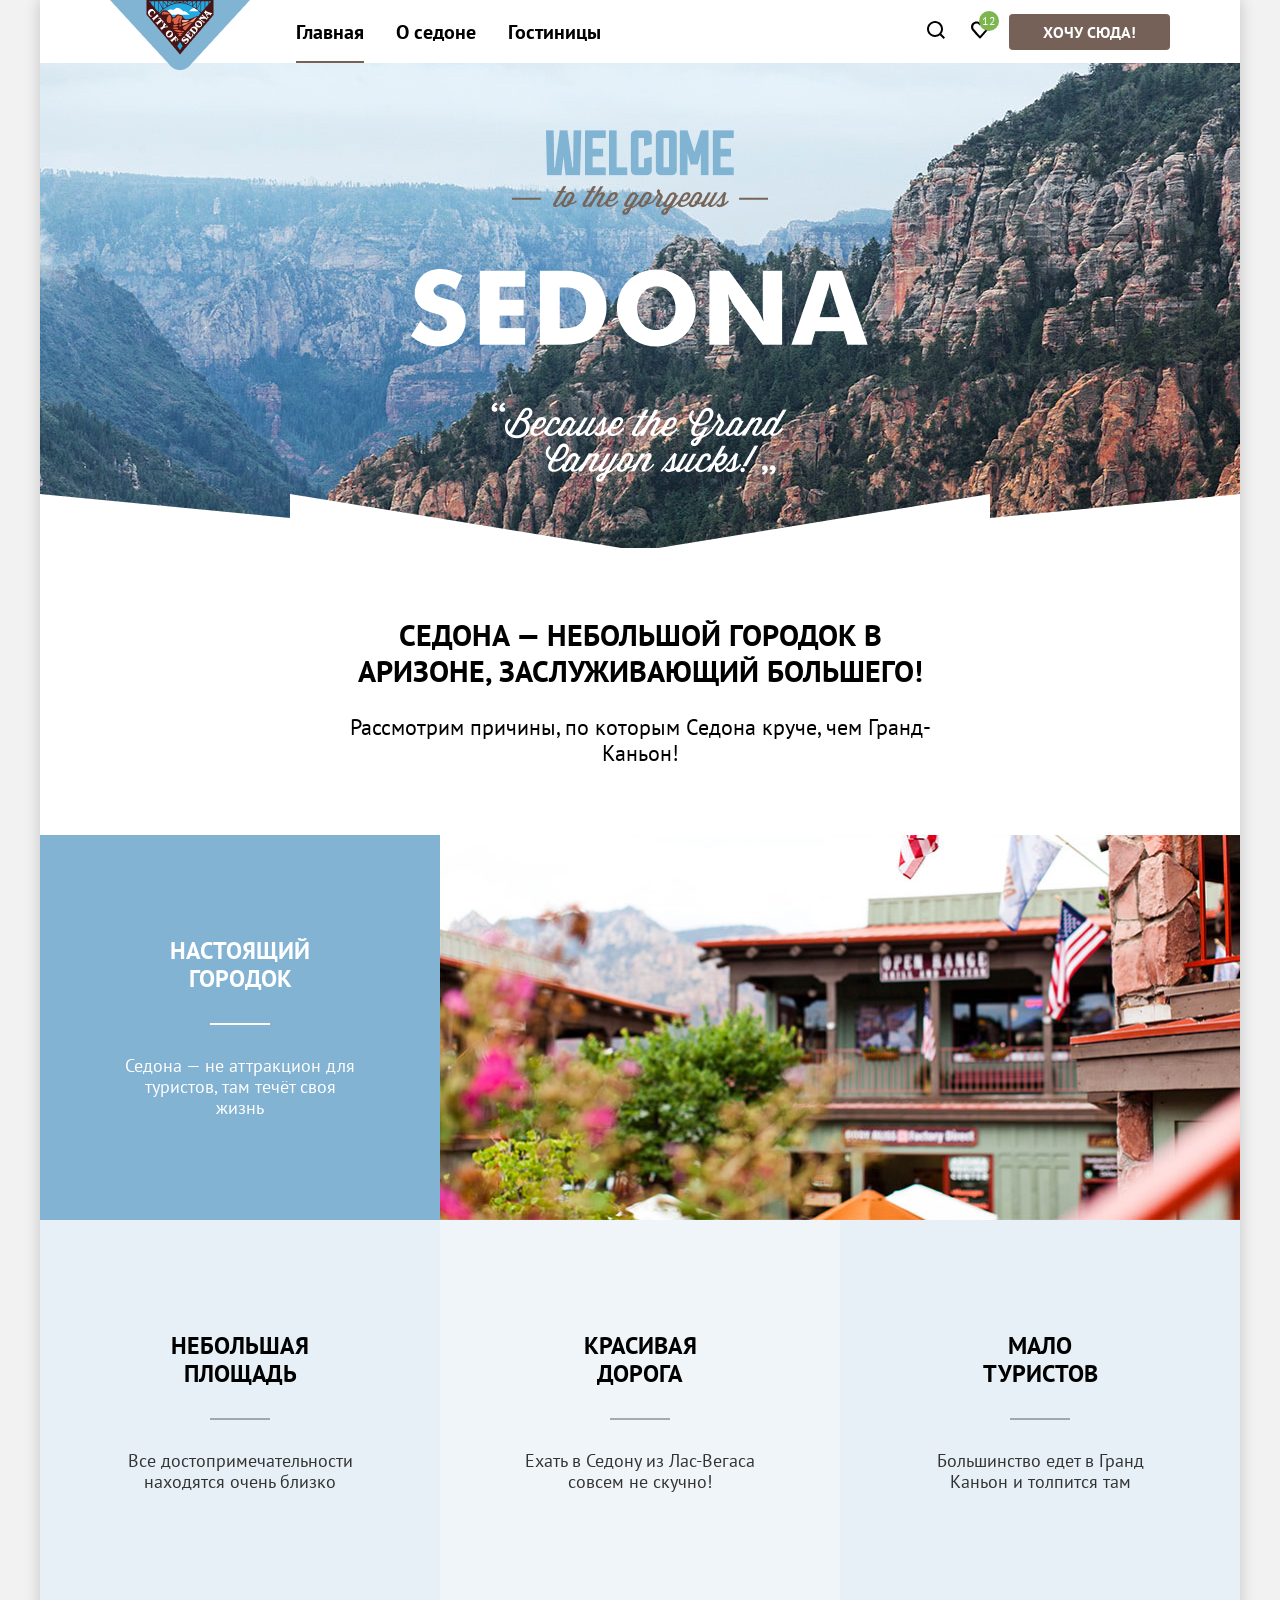
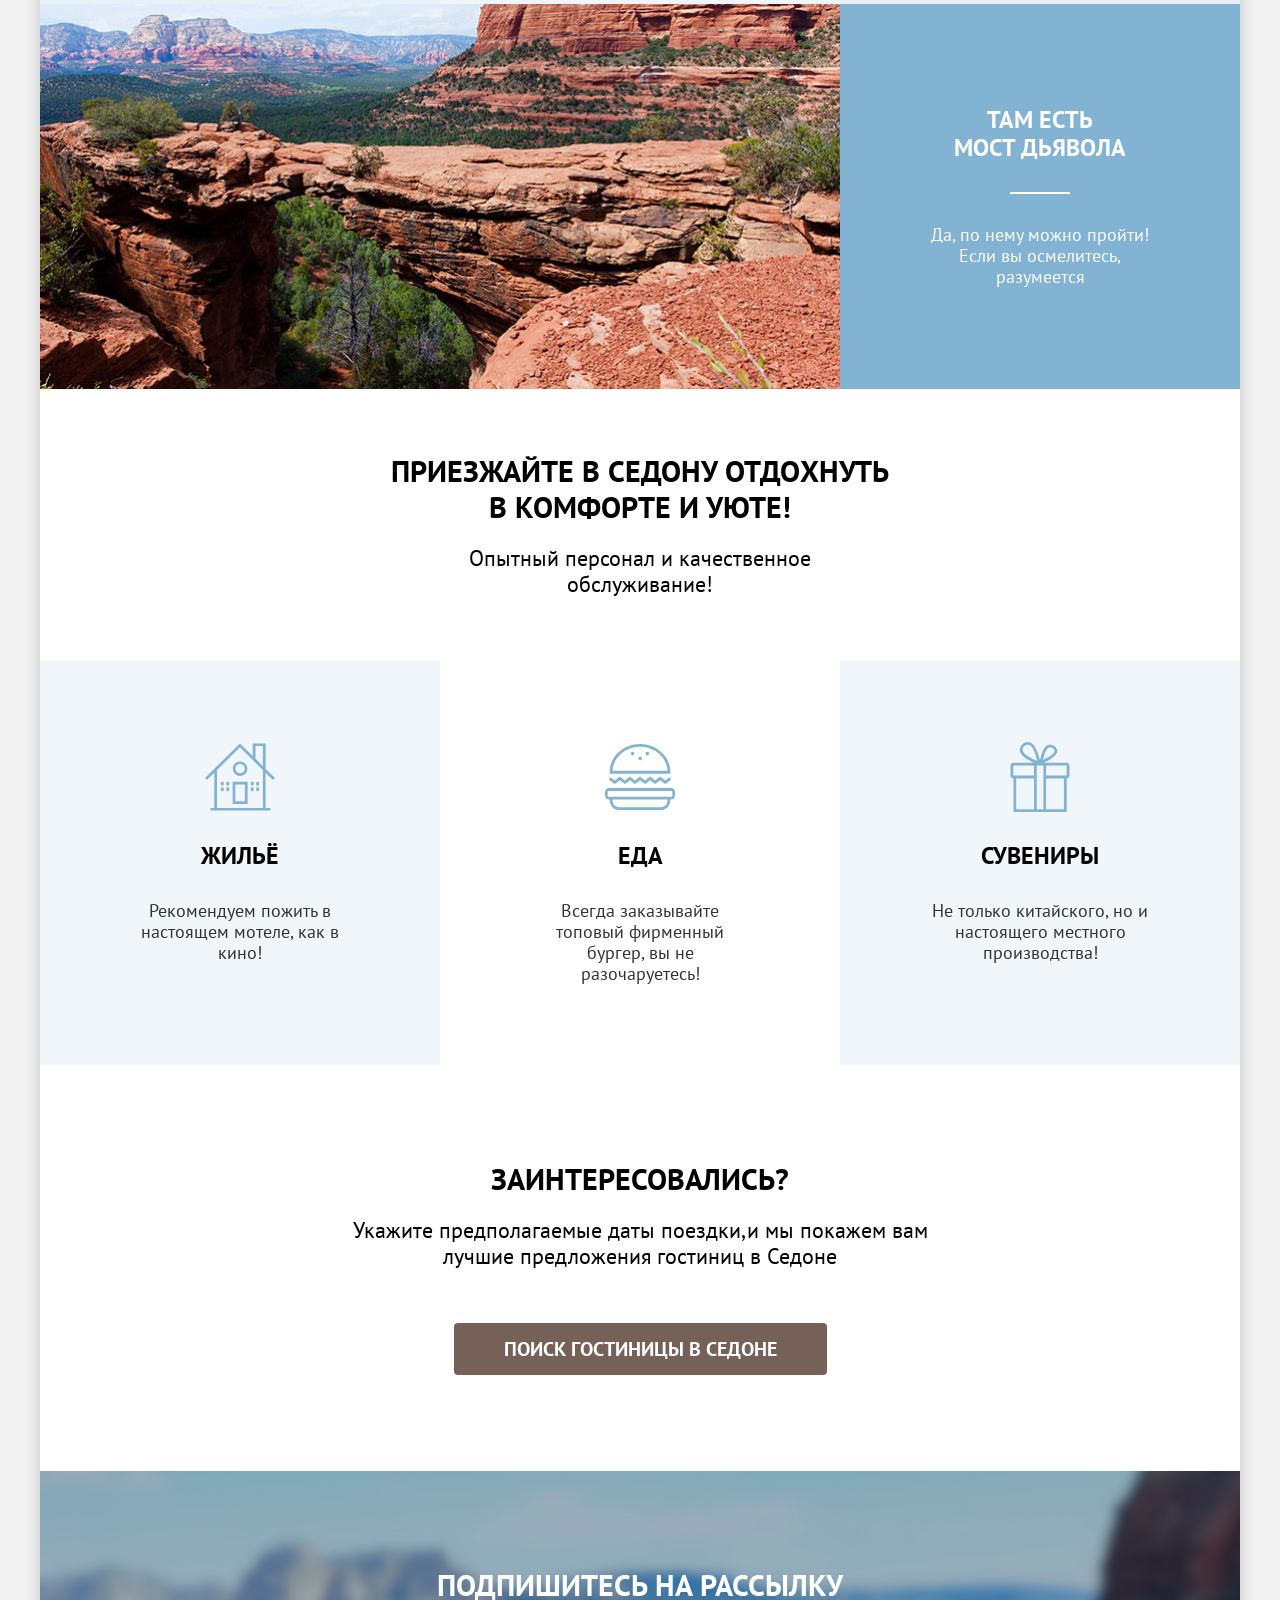
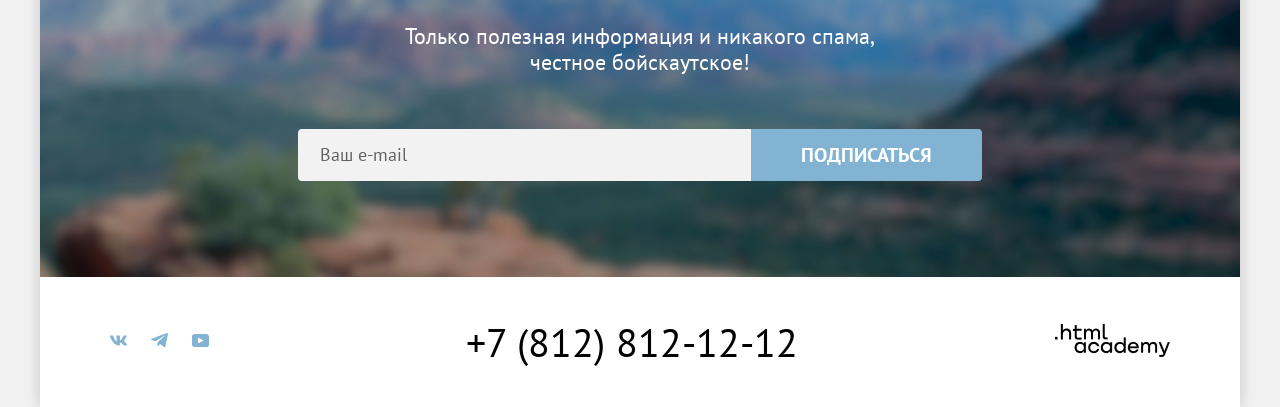
==== commit 6c4b9c08: "fix mentor" ====
--- a/index.html
+++ b/index.html
@@ -20,13 +20,13 @@
                 <a href="catalog.html" class="menu__list-item">Гостиницы</a>
             </nav>
             <div class="top-menu__action">
-                <div class="top-menu__action-items">
+                <div class="top-menu__action-items" aria-label="Поиск">
                     <div class="top-menu__action-search">
                         <svg class="icon">
                             <use xlink:href="#search"></use>
                         </svg>
                     </div>
-                    <div class="top-menu__action-favorite">
+                    <div class="top-menu__action-favorite" aria-label="Избранное">
                         <div class="favorite-count">12</div>
                         <svg class="icon">
                             <use xlink:href="#heart"></use>
--- a/assets/css/main.css
+++ b/assets/css/main.css
@@ -12,11 +12,10 @@
     display: flex;
     gap: 46px;
     padding: 0 70px;
-    height: 64px;
     position: relative;
     z-index: 50;
     & .top-menu__logo {
-
+        margin-bottom: -10px;
         & img {
             width: 140px;
             height: 70px;
@@ -99,22 +98,9 @@
             }
         }
 
+        /* внешний вид — в .button (base/layout.css), здесь только раскладка */
         & .top-menu__action-button {
-            --bg: #756157;
-            background: var(--bg);
-            display: inline-flex;
-            align-items: center;
-            color: #fff;
-            border-radius: 4px;
-            padding: 8px 34px;
-            text-transform: uppercase;
-            cursor: pointer;
-            transition: 200ms;
-            text-decoration: none;
-            font-weight: bold;
-            &:hover {
-                background: color-mix(in srgb, var(--bg) 90%, #000);
-            }
+            max-width: 160px;
         }
     }
 }
--- a/assets/css/pages/homepage.css
+++ b/assets/css/pages/homepage.css
@@ -7,12 +7,18 @@
         min-height: 485px;
         position: relative;
         background-color: #322b46;
-
-        & img {
+        display: flex;
+        justify-content: center;
+        flex-direction: column;
+        align-items: center;
+        & .image__box {
             position: absolute;
             top: 50%;
             left: 50%;
             transform: translate(-50%, -55%);
+        }
+        & img {
+
         }
         & .main-picture__texture {
             position: absolute;
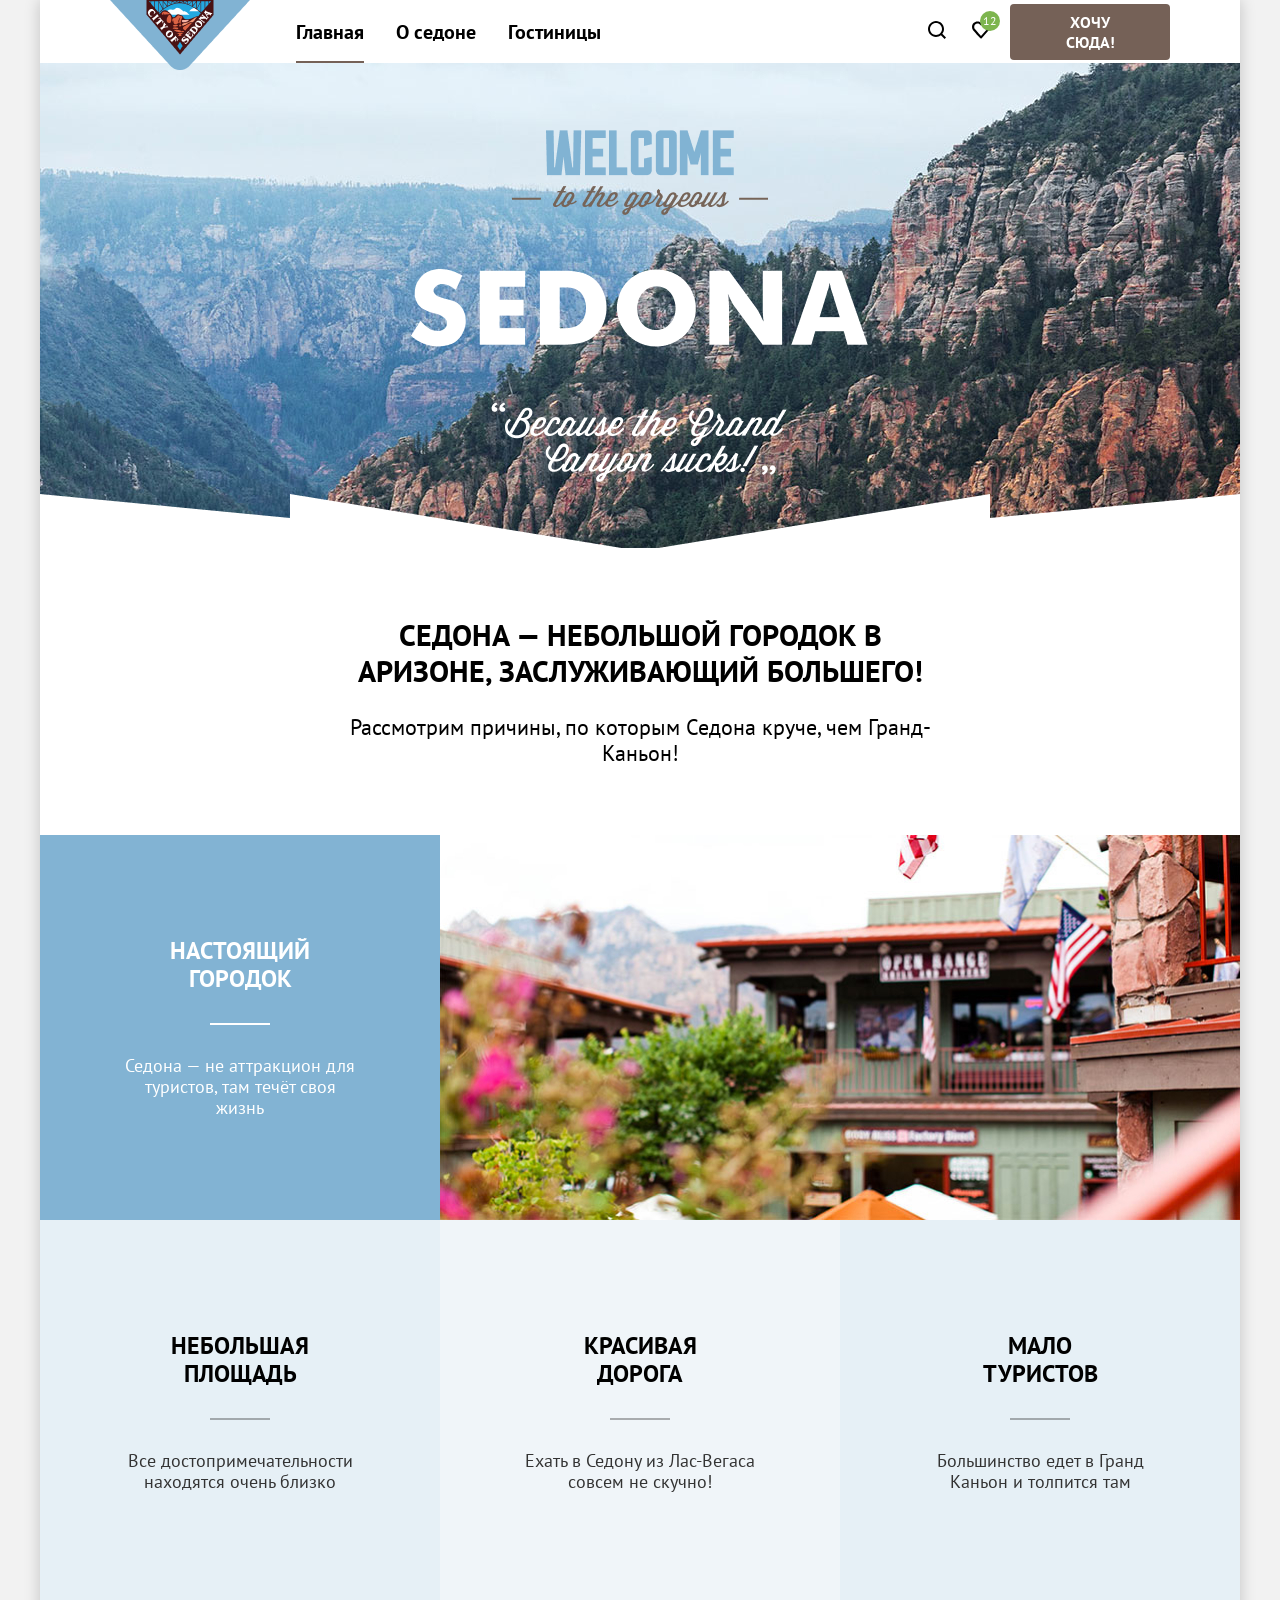
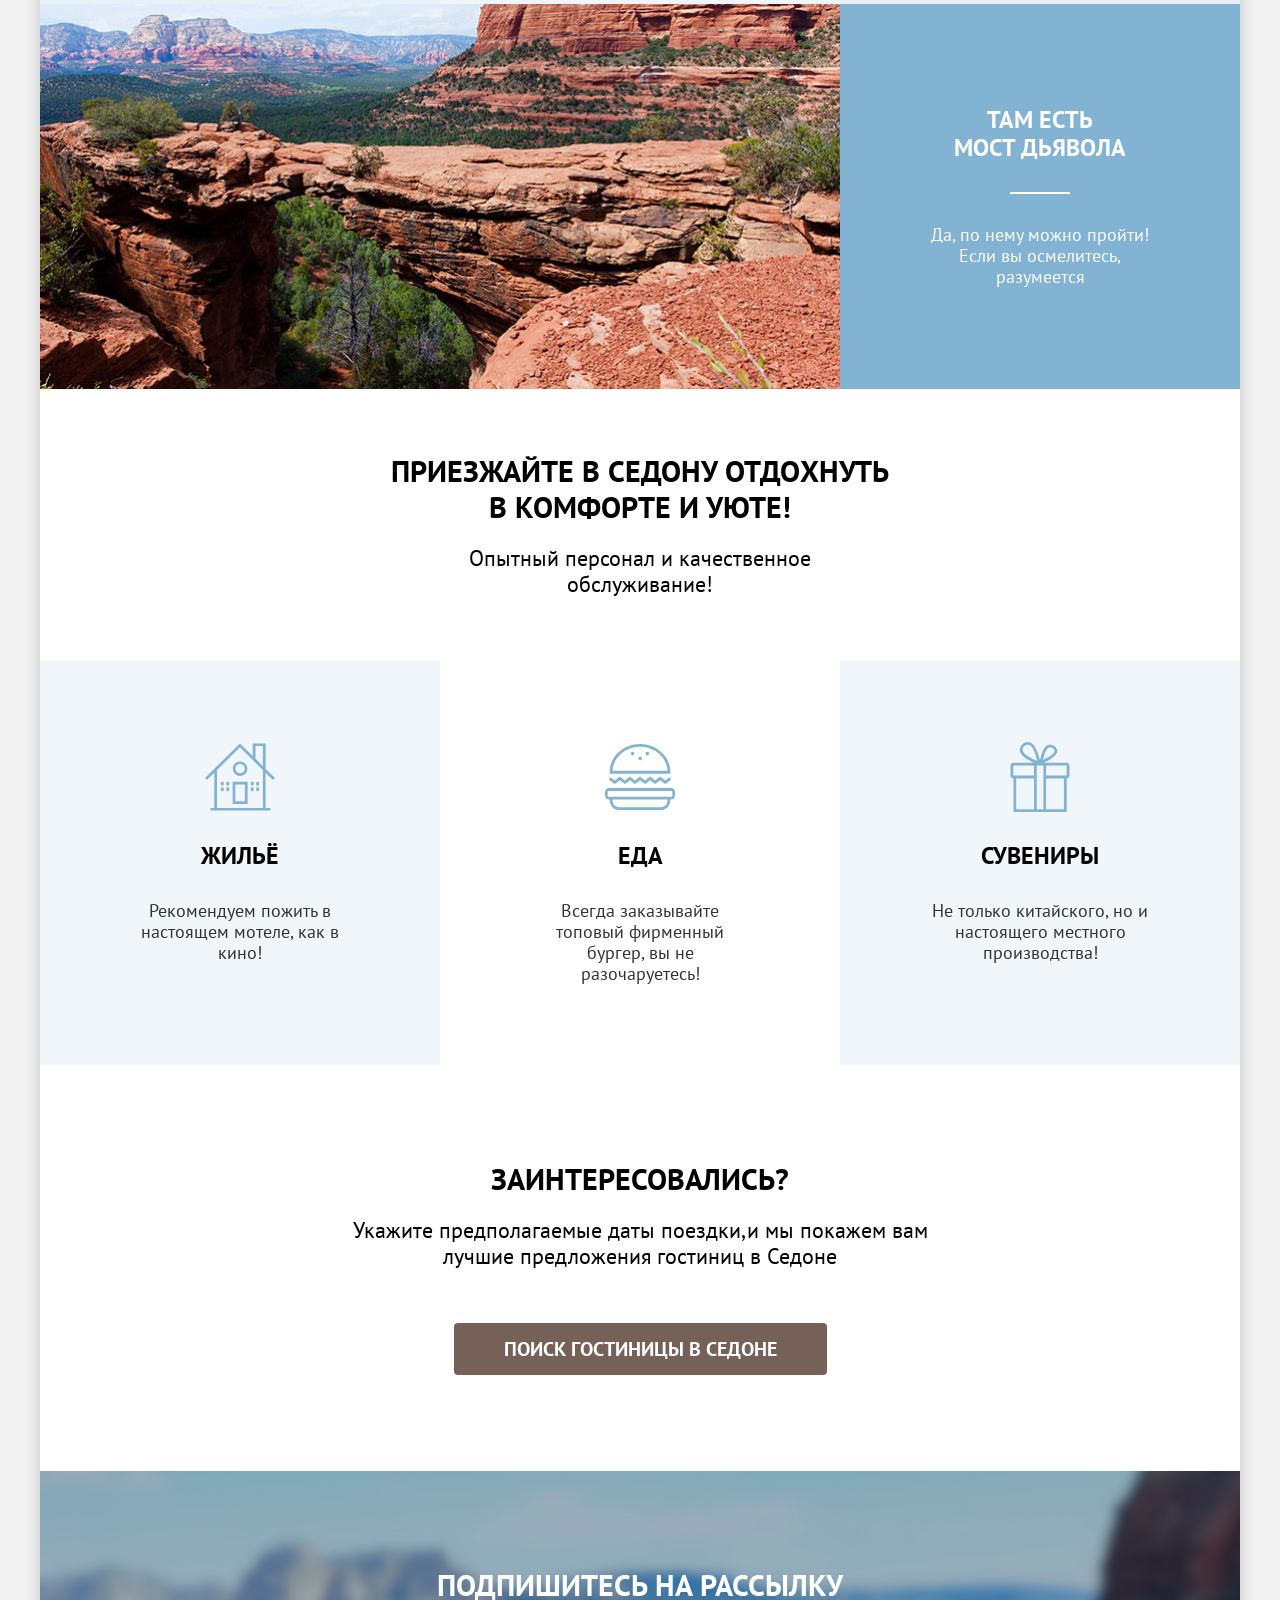
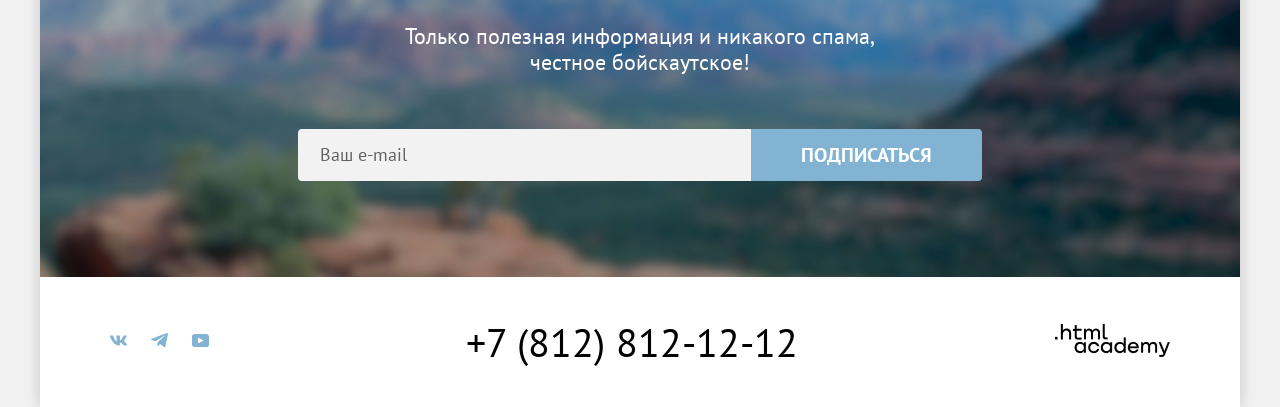
==== commit f8781843: "remove modal input - and add alt to images index.html" ====
--- a/index.html
+++ b/index.html
@@ -4,6 +4,25 @@
     <meta charset="utf-8">
     <link rel="stylesheet" href="assets/css/main.css">
     <link rel="stylesheet" href="assets/css/pages/homepage.css">
+    <link rel="apple-touch-icon" sizes="57x57" href="assets/images/favicon/apple-icon-57x57.png">
+    <link rel="apple-touch-icon" sizes="60x60" href="assets/images/favicon/apple-icon-60x60.png">
+    <link rel="apple-touch-icon" sizes="72x72" href="assets/images/favicon/apple-icon-72x72.png">
+    <link rel="apple-touch-icon" sizes="76x76" href="assets/images/favicon/apple-icon-76x76.png">
+    <link rel="apple-touch-icon" sizes="114x114" href="assets/images/favicon/apple-icon-114x114.png">
+    <link rel="apple-touch-icon" sizes="120x120" href="assets/images/favicon/apple-icon-120x120.png">
+    <link rel="apple-touch-icon" sizes="144x144" href="assets/images/favicon/apple-icon-144x144.png">
+    <link rel="apple-touch-icon" sizes="152x152" href="assets/images/favicon/apple-icon-152x152.png">
+    <link rel="apple-touch-icon" sizes="180x180" href="assets/images/favicon/apple-icon-180x180.png">
+    <link rel="icon" type="image/png" sizes="192x192" href="assets/images/favicon/android-icon-192x192.png">
+    <link rel="icon" type="image/png" sizes="32x32" href="assets/images/favicon/favicon-32x32.png">
+    <link rel="icon" type="image/png" sizes="96x96" href="assets/images/favicon/favicon-96x96.png">
+    <link rel="icon" type="image/png" sizes="16x16" href="assets/images/favicon/favicon-16x16.png">
+    <link rel="icon" href="assets/images/favicon/favicon.ico" sizes="any">
+    <link rel="manifest" href="assets/images/favicon/manifest.json">
+    <meta name="msapplication-TileColor" content="#ffffff">
+    <meta name="msapplication-config" content="assets/images/favicon/browserconfig.xml">
+    <meta name="msapplication-TileImage" content="assets/images/favicon/ms-icon-144x144.png">
+    <meta name="theme-color" content="#ffffff">
     <title>HTML Academy: Седона</title>
 </head>
 <body>
@@ -12,7 +31,7 @@
     <header>
         <div class="top-menu">
             <a class="top-menu__logo" href="index.html">
-                <img src="assets/images/logo.png" alt="Логотип Седона">
+                <img src="assets/images/logo.png" alt="Седона — перейти на главную страницу">
             </a>
             <nav class="menu__list">
                 <a href="index.html" class="menu__list-item is-active">Главная</a>
@@ -21,12 +40,12 @@
             </nav>
             <div class="top-menu__action">
                 <div class="top-menu__action-items" aria-label="Поиск">
-                    <div class="top-menu__action-search">
+                    <div class="top-menu__action-search action-button">
                         <svg class="icon">
                             <use xlink:href="#search"></use>
                         </svg>
                     </div>
-                    <div class="top-menu__action-favorite" aria-label="Избранное">
+                    <div class="top-menu__action-favorite action-button" aria-label="Избранное">
                         <div class="favorite-count">12</div>
                         <svg class="icon">
                             <use xlink:href="#heart"></use>
@@ -41,10 +60,11 @@
 
     <div class="first-screen">
         <div class="main-picture">
-            <img src="assets/images/first-screen-text.png" width="458" height="352" alt="Welcome to Sedona">
+            <img src="assets/images/first-screen-text.png" width="458" height="352"
+                 alt="Welcome to the gorgeous Sedona — because the Grand Canyon sucks!">
                 <picture class="main-picture__texture">
                 <source srcset="assets/images/first-screen-texture.png" type="image/png">
-                <img src="assets/images/first-screen-texture.png" alt="Текстура">
+                <img src="assets/images/first-screen-texture.png" alt="">
             </picture>
         </div>
         <div class="first-screen__content">
@@ -64,7 +84,8 @@
                         </div>
                     </div>
                     <div class="features-item">
-                        <img src="assets/images/features-1.jpg" alt="Настоящий городок">
+                        <img src="assets/images/features-1.jpg"
+                             alt="Улица Седоны: двухэтажное кафе с верандой, американские флаги и цветущие кусты на фоне красных скал">
                     </div>
                 </div>
                 <div class="features__grid">
@@ -89,7 +110,8 @@
                         </div>
                     </div>
                     <div class="features-item">
-                        <img src="assets/images/features-2.jpg" alt="Дьявольский мост">
+                        <img src="assets/images/features-2.jpg"
+                             alt="Мост Дьявола: природная арка из красного песчаника над долиной с хвойным лесом">
                     </div>
                 </div>
             </div>
@@ -168,7 +190,7 @@
         </div>
 
         <a href="/" class="logo-htmlAcademy">
-            <img src="assets/images/HTMLAcademy.png" alt="HTML Academy">
+            <img src="assets/images/HTMLAcademy.png" alt="HTML Academy — сайт разработчика">
         </a>
     </footer>
 </div>
--- a/assets/css/main.css
+++ b/assets/css/main.css
@@ -1,5 +1,6 @@
 @import "base/layout.css";
 @import "fonts/font.css";
+@import "components/modal.css";
 
 .global-wrapper {
     max-width: 1200px;
@@ -35,23 +36,24 @@
             color: #000;
             text-decoration: none;
             position: relative;
-            /* линия прижата к низу шапки */
             &::after {
+                --active-line: #adafa7;
                 content: '';
                 position: absolute;
                 bottom: 0;
                 left: 0;
                 width: 100%;
                 height: 2px;
-                background: #756157;
+                background: var(--active-line);
                 transform: scaleX(0);
                 transform-origin: center;
-                transition: transform 400ms ease;
+                transition: transform 400ms ease, background-color 400ms ease;
             }
             &:hover::after {
                 transform: scaleX(1);
             }
             &.is-active::after {
+                --active-line: #756157;
                 transform: scaleX(1);
             }
         }
@@ -63,8 +65,6 @@
         margin-left: auto;
         & .icon {
             --icon-size: 18px;
-            fill: #000000;
-            cursor: pointer;
         }
         & .top-menu__action-items {
             display: flex;
@@ -98,7 +98,6 @@
             }
         }
 
-        /* внешний вид — в .button (base/layout.css), здесь только раскладка */
         & .top-menu__action-button {
             max-width: 160px;
         }
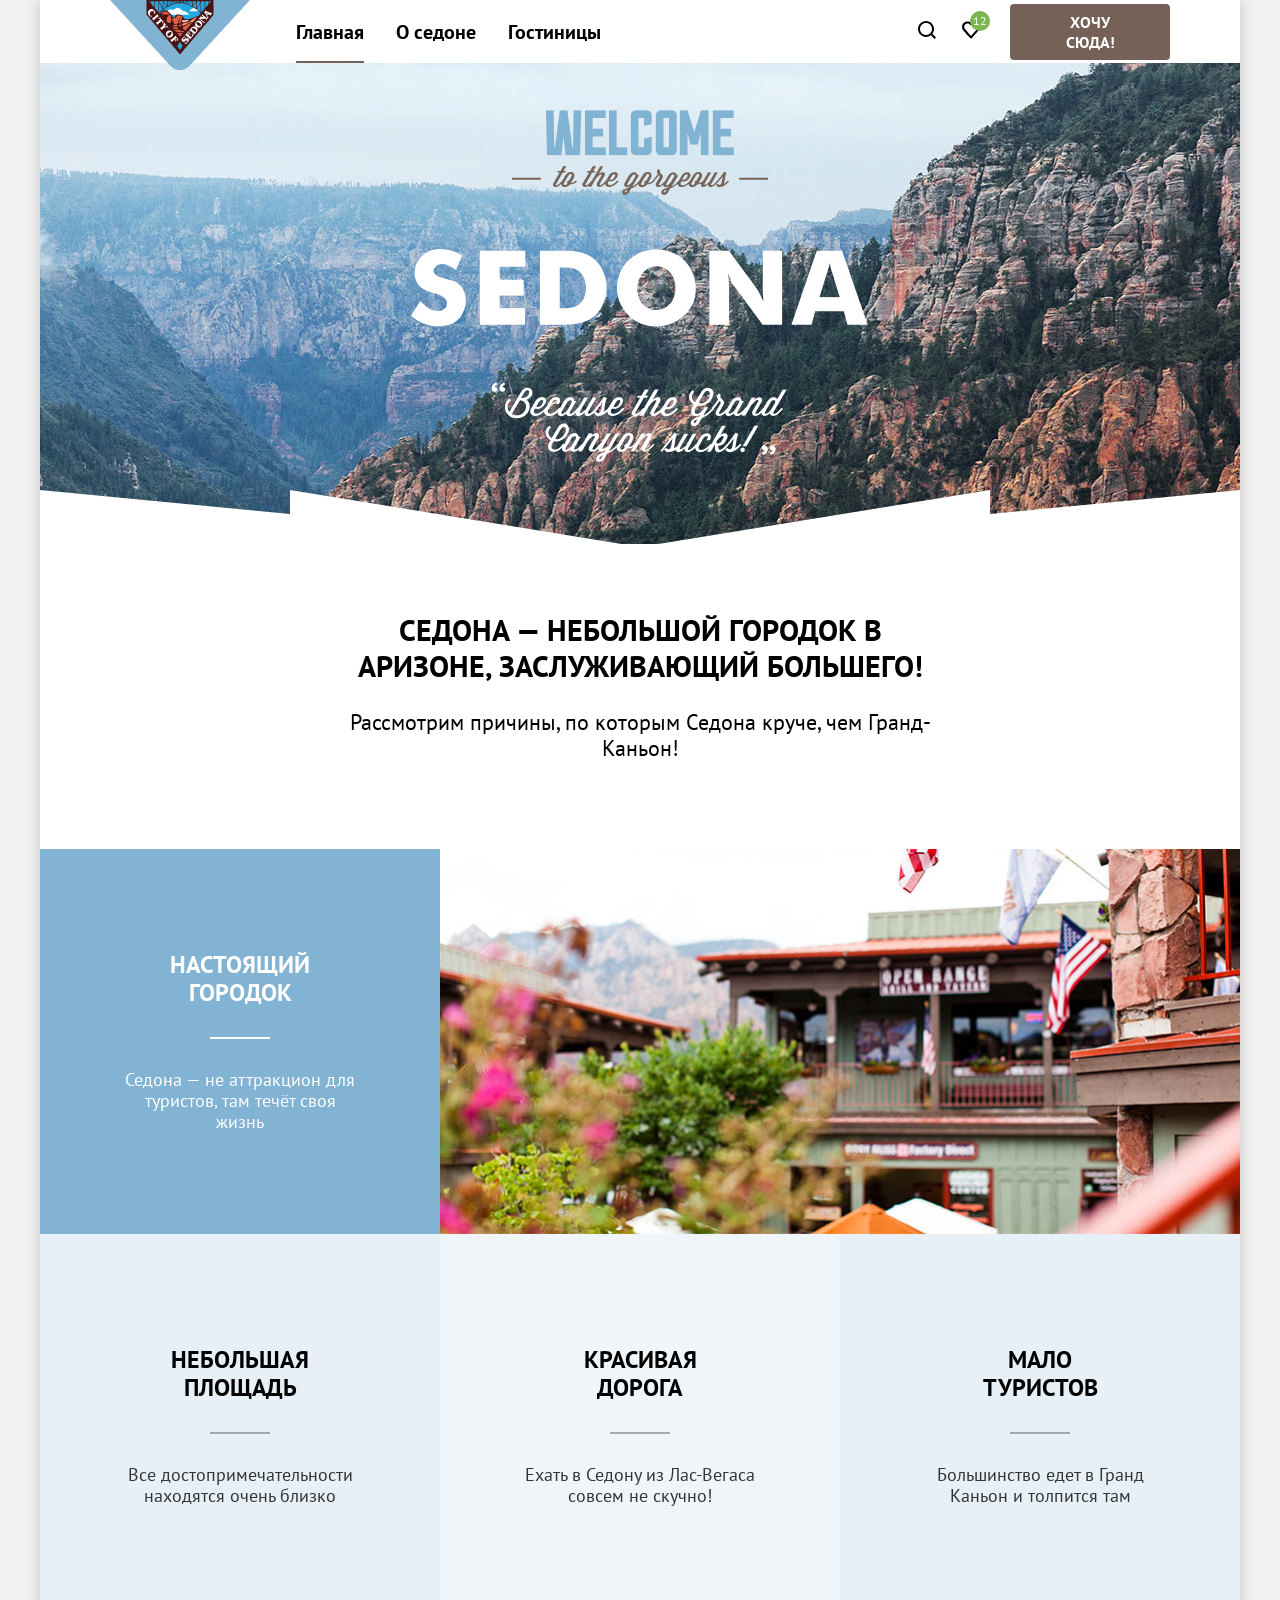
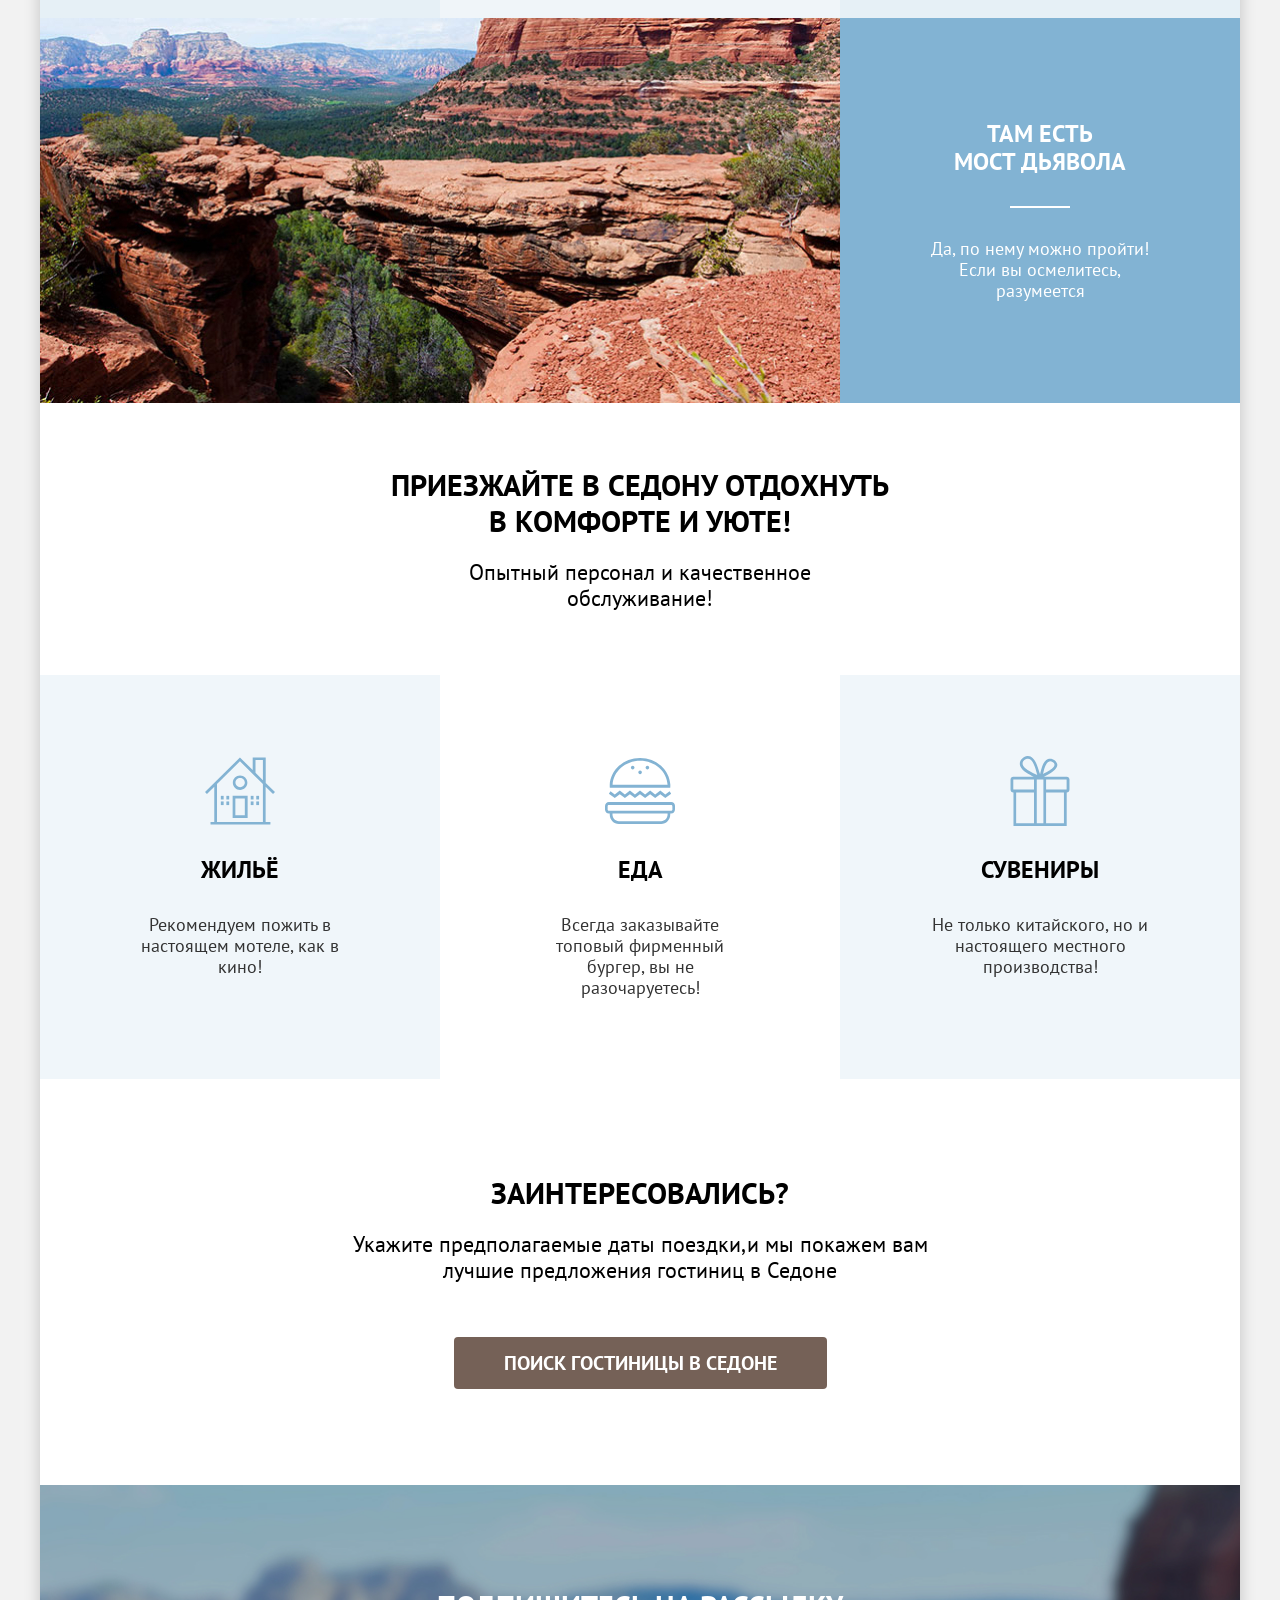
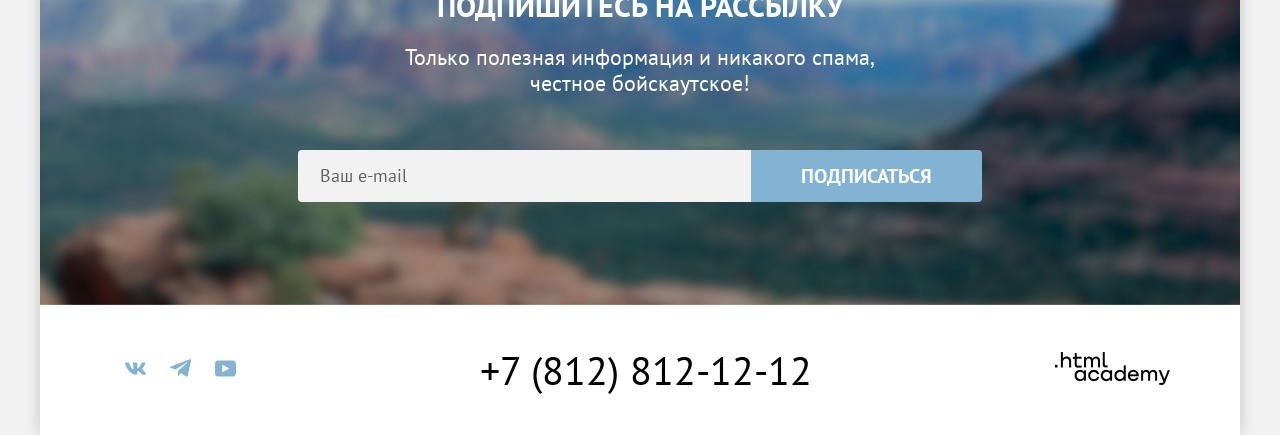
==== commit 83526321: "last fixed, before protect project" ====
--- a/index.html
+++ b/index.html
@@ -85,7 +85,7 @@
                     </div>
                     <div class="features-item">
                         <img src="assets/images/features-1.jpg"
-                             alt="Улица Седоны: двухэтажное кафе с верандой, американские флаги и цветущие кусты на фоне красных скал">
+                             alt="Улица Седоны: двухэтажное кафе с верандой, американские флаги и цветущие кусты на фоне красных скал" width="800" height="385">
                     </div>
                 </div>
                 <div class="features__grid">
@@ -111,7 +111,7 @@
                     </div>
                     <div class="features-item">
                         <img src="assets/images/features-2.jpg"
-                             alt="Мост Дьявола: природная арка из красного песчаника над долиной с хвойным лесом">
+                             alt="Мост Дьявола: природная арка из красного песчаника над долиной с хвойным лесом" width="800" height="385">
                     </div>
                 </div>
             </div>
@@ -189,13 +189,98 @@
             <a href="tel:+78128121212" class="phone">+7 (812) 812-12-12</a>
         </div>
 
-        <a href="/" class="logo-htmlAcademy">
+        <a href="https://htmlacademy.ru/" target="_blank" class="logo-htmlAcademy">
             <img src="assets/images/HTMLAcademy.png" alt="HTML Academy — сайт разработчика">
         </a>
     </footer>
 </div>
 
-
+<!-- чтобы включить модально окно нужно добавить класс 'open' к 'modal-overlay' -->
+<div class="modal-overlay">
+    <label class="modal-overlay__backdrop" for="search-modal" aria-label="Закрыть окно поиска"></label>
+
+    <section class="modal">
+        <h2 class="modal__title">Поиск гостиницы в Седоне</h2>
+        <button class="modal__close" type="button" for="search-modal" aria-label="Закрыть окно поиска">
+            <svg class="icon">
+                <use xlink:href="#close"></use>
+            </svg>
+        </button>
+
+        <form class="search-form" action="#" method="post">
+            <div class="search-form__row">
+                <label class="search-form__label" for="check-in">Дата Заезда:</label>
+                <div class="search-form__field">
+                    <input class="search-form__input" type="text" id="check-in" name="check-in" value="27 апреля 2020">
+                    <svg class="icon search-form__icon">
+                        <use xlink:href="#calendar"></use>
+                    </svg>
+                </div>
+                <p class="search-form__message search-form__message--error">Мы не можем отправить вас в прошлое.</p>
+            </div>
+
+            <div class="search-form__row">
+                <label class="search-form__label" for="check-out">Дата Выезда:</label>
+                <div class="search-form__field">
+                    <input class="search-form__input" type="text" id="check-out" name="check-out" value="1 сентября 2023">
+                    <svg class="icon search-form__icon">
+                        <use xlink:href="#calendar"></use>
+                    </svg>
+                </div>
+                <p class="search-form__message">На эти даты есть свободные номера. Пока есть.</p>
+            </div>
+
+            <div class="search-form__row search-form__row--people">
+                <div class="search-form__people">
+                    <label class="search-form__label" for="adults">Взрослые:</label>
+                    <div class="counter">
+                        <button class="counter__button" type="button" aria-label="Меньше взрослых">
+                            <svg class="icon">
+                                <use xlink:href="#minus"></use>
+                            </svg>
+                        </button>
+                        <input class="counter__input" type="number" id="adults" name="adults" value="2" min="1">
+                        <button class="counter__button" type="button" aria-label="Больше взрослых">
+                            <svg class="icon">
+                                <use xlink:href="#plus"></use>
+                            </svg>
+                        </button>
+                    </div>
+                </div>
+
+                <div class="search-form__people">
+                    <div class="search-form__people-heading">
+                        <label class="search-form__label" for="children">Дети:</label>
+                        <div class="tooltip">
+                            <button class="tooltip__toggle" type="button" aria-label="Подсказка о возрасте детей">
+                                <svg class="icon">
+                                    <use xlink:href="#info"></use>
+                                </svg>
+                            </button>
+                            <p class="tooltip__text">Укажите количество детей, которые будут с вами, возраст которых от
+                                6 до 18 лет. Дети до 6 лет размещаются бесплатно.</p>
+                        </div>
+                    </div>
+                    <div class="counter">
+                        <button class="counter__button" type="button" aria-label="Меньше детей">
+                            <svg class="icon">
+                                <use xlink:href="#minus"></use>
+                            </svg>
+                        </button>
+                        <input class="counter__input" type="number" id="children" name="children" value="2" min="0">
+                        <button class="counter__button" type="button" aria-label="Больше детей">
+                            <svg class="icon">
+                                <use xlink:href="#plus"></use>
+                            </svg>
+                        </button>
+                    </div>
+                </div>
+            </div>
+
+            <button class="button search-form__submit" type="submit">Найти</button>
+        </form>
+    </section>
+</div>
 
 
 <svg width="0" height="0" class="hidden">
@@ -245,6 +330,19 @@
     <symbol xmlns="http://www.w3.org/2000/svg" viewBox="0 0 7 10" id="arrow-right">
         <path d="M6.11167 4.4375L1.36167 0.1875C1.11167 -0.0625 0.611674 -0.0625 0.236674 0.1875C-0.138326 0.4375 -0.0133261 0.9375 0.236674 1.1875L4.36167 4.9375L0.361674 8.6875C0.111674 8.9375 0.111674 9.4375 0.361674 9.6875C0.361674 9.8125 0.736674 9.9375 0.861674 9.9375C0.986674 9.9375 1.23667 9.8125 1.36167 9.6875L6.11167 5.4375C6.48667 5.1875 6.48667 4.6875 6.11167 4.4375Z"></path>
     </symbol>
+    <symbol xmlns="http://www.w3.org/2000/svg" viewBox="0 0 14 14" id="close">
+        <path d="M14 1.4L12.6 0L7 5.6L1.4 0L0 1.4L5.6 7L0 12.6L1.4 14L7 8.4L12.6 14L14 12.6L8.4 7L14 1.4Z"></path>
+    </symbol>
+    <symbol xmlns="http://www.w3.org/2000/svg" viewBox="0 0 14 14" id="plus">
+        <path d="M14 6H8V0H6V6H0V8H6V14H8V8H14V6Z"></path>
+    </symbol>
+    <symbol xmlns="http://www.w3.org/2000/svg" viewBox="0 0 14 2" id="minus">
+        <path d="M14 0H0V2H14V0Z"></path>
+    </symbol>
+    <symbol xmlns="http://www.w3.org/2000/svg" viewBox="0 0 4 12" id="info">
+        <path d="M2 0C0.9 0 0 0.9 0 2C0 3.1 0.9 4 2 4C3.1 4 4 3.1 4 2C4 0.9 3.1 0 2 0Z"></path>
+        <path d="M3.5 5.5H0.5V12H3.5V5.5Z"></path>
+    </symbol>
 </svg>
 
 </body>
--- a/assets/css/main.css
+++ b/assets/css/main.css
@@ -25,7 +25,7 @@
     & .menu__list {
         display: flex;
         align-items: stretch;
-        gap: 32px;
+        gap: 15px 32px;
         flex-wrap: wrap;
         & .menu__list-item {
             display: flex;
@@ -36,6 +36,12 @@
             color: #000;
             text-decoration: none;
             position: relative;
+            &:is(:active) {
+                color: #0000007d;
+            }
+            &:is(:focus-visible) {
+                color: #8098a7;
+            }
             &::after {
                 --active-line: #adafa7;
                 content: '';
@@ -61,8 +67,9 @@
     & .top-menu__action {
         display: flex;
         align-items: center;
-        gap: 20px;
+        gap: 30px;
         margin-left: auto;
+        min-width: 252px;
         & .icon {
             --icon-size: 18px;
         }
@@ -106,7 +113,7 @@
 
 .callback-form__container {
     position: relative;
-    padding: 96px 0;
+    padding: 103px 0;
     background-image: url(../images/subscribe.jpg);
     background-repeat: no-repeat;
     background-size: cover;
@@ -144,13 +151,17 @@
                 font-size: 18px;
                 line-height: 24px;
                 color: #000;
-                transition: 200ms;
+                transition: background 200ms ease;
                 outline: none;
                 &::placeholder {
                     color: rgba(0, 0, 0, 0.6);
                 }
                 &:is(:hover) {
                     background: #e6e6e6;
+                }
+                &:is(:focus-visible) {
+                   /* outline: 3px solid #83b3d3;
+                    outline-offset: -3px; */
                 }
             }
             & .form__button {
@@ -180,28 +191,34 @@
 }
 
 .footer {
-    padding: 45px 70px;
+    padding: 45px 70px 45px 85px;
     display: grid;
     grid-template-columns: auto 1fr auto;
     align-items: center;
     gap: 41px;
     & .socials {
         display: flex;
-        gap: 24px;
+        gap: 0 24px;
         align-items: center;
+        max-width: 120px;
+        flex-wrap: wrap;
         .socials__link {
             --icon-color: #83B3D3;
             text-decoration: none;
             transition: 200ms;
             .icon {
-                --icon-size: 17px;
+                --icon-size: 21px;
                 fill: var(--icon-color);
             }
             &:is(:hover) {
                 .icon{
                     fill: color-mix(in srgb, var(--icon-color) 90%, #000);
                 }
-
+            }
+            &:is(:active) {
+                .icon{
+                    fill: color-mix(in srgb, var(--icon-color) 80%, #000);
+                }
             }
         }
     }
@@ -209,6 +226,7 @@
         display: flex;
         justify-content: center;
         flex-direction: column;
+        flex-wrap: wrap;
         .phone {
             text-decoration: none;
             text-align: center;
@@ -216,6 +234,14 @@
             line-height: 1em;
             font-weight: 400;
             color: #000000;
+            transition: 200ms;
+            &:hover {
+                color: #756157;
+            }
+            &:active {
+                color: #756157;
+                opacity: .3;
+            }
         }
     }
 
--- a/assets/css/pages/homepage.css
+++ b/assets/css/pages/homepage.css
@@ -4,13 +4,13 @@
         background-repeat: no-repeat;
         background-size: cover;
         width: 100%;
-        min-height: 485px;
         position: relative;
-        background-color: #322b46;
+        background-color: #4c7d9d;
         display: flex;
         justify-content: center;
         flex-direction: column;
         align-items: center;
+        padding: 62px 0;
         & .image__box {
             position: absolute;
             top: 50%;
@@ -18,17 +18,25 @@
             transform: translate(-50%, -55%);
         }
         & img {
-
+            &:not(:last-child) {
+                margin-top: -15px;
+                margin-bottom: 20px;
+            }
         }
         & .main-picture__texture {
             position: absolute;
             bottom: -3px;
             width: 100%;
             height: 57px;
+            & img {
+                /* margin-top: -3px; */
+            }
         }
     }
     & .first-screen__content {
-        padding: 69px 0;
+        padding: 78px 0;
+        margin-top: -10px;
+        margin-bottom: 10px;
         .title {
             max-width: 620px;
             margin: 0 auto 25px;
